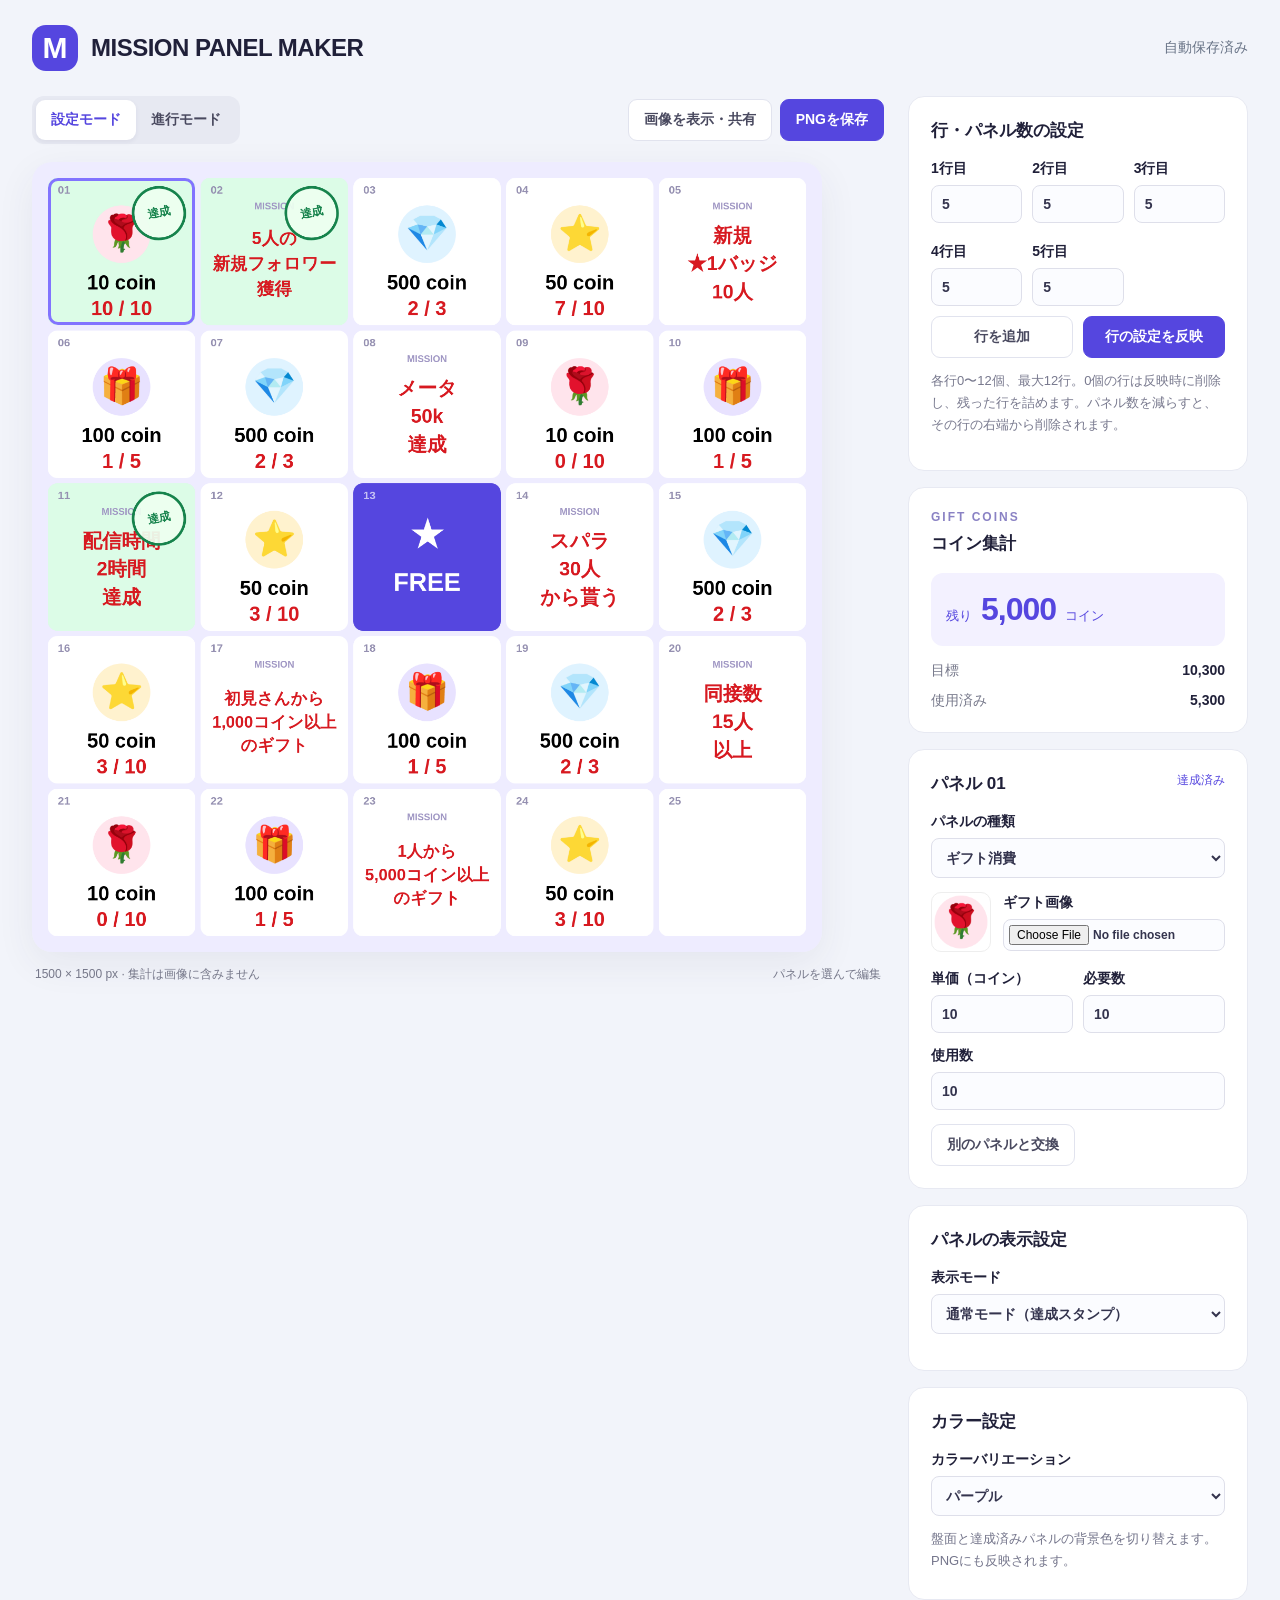
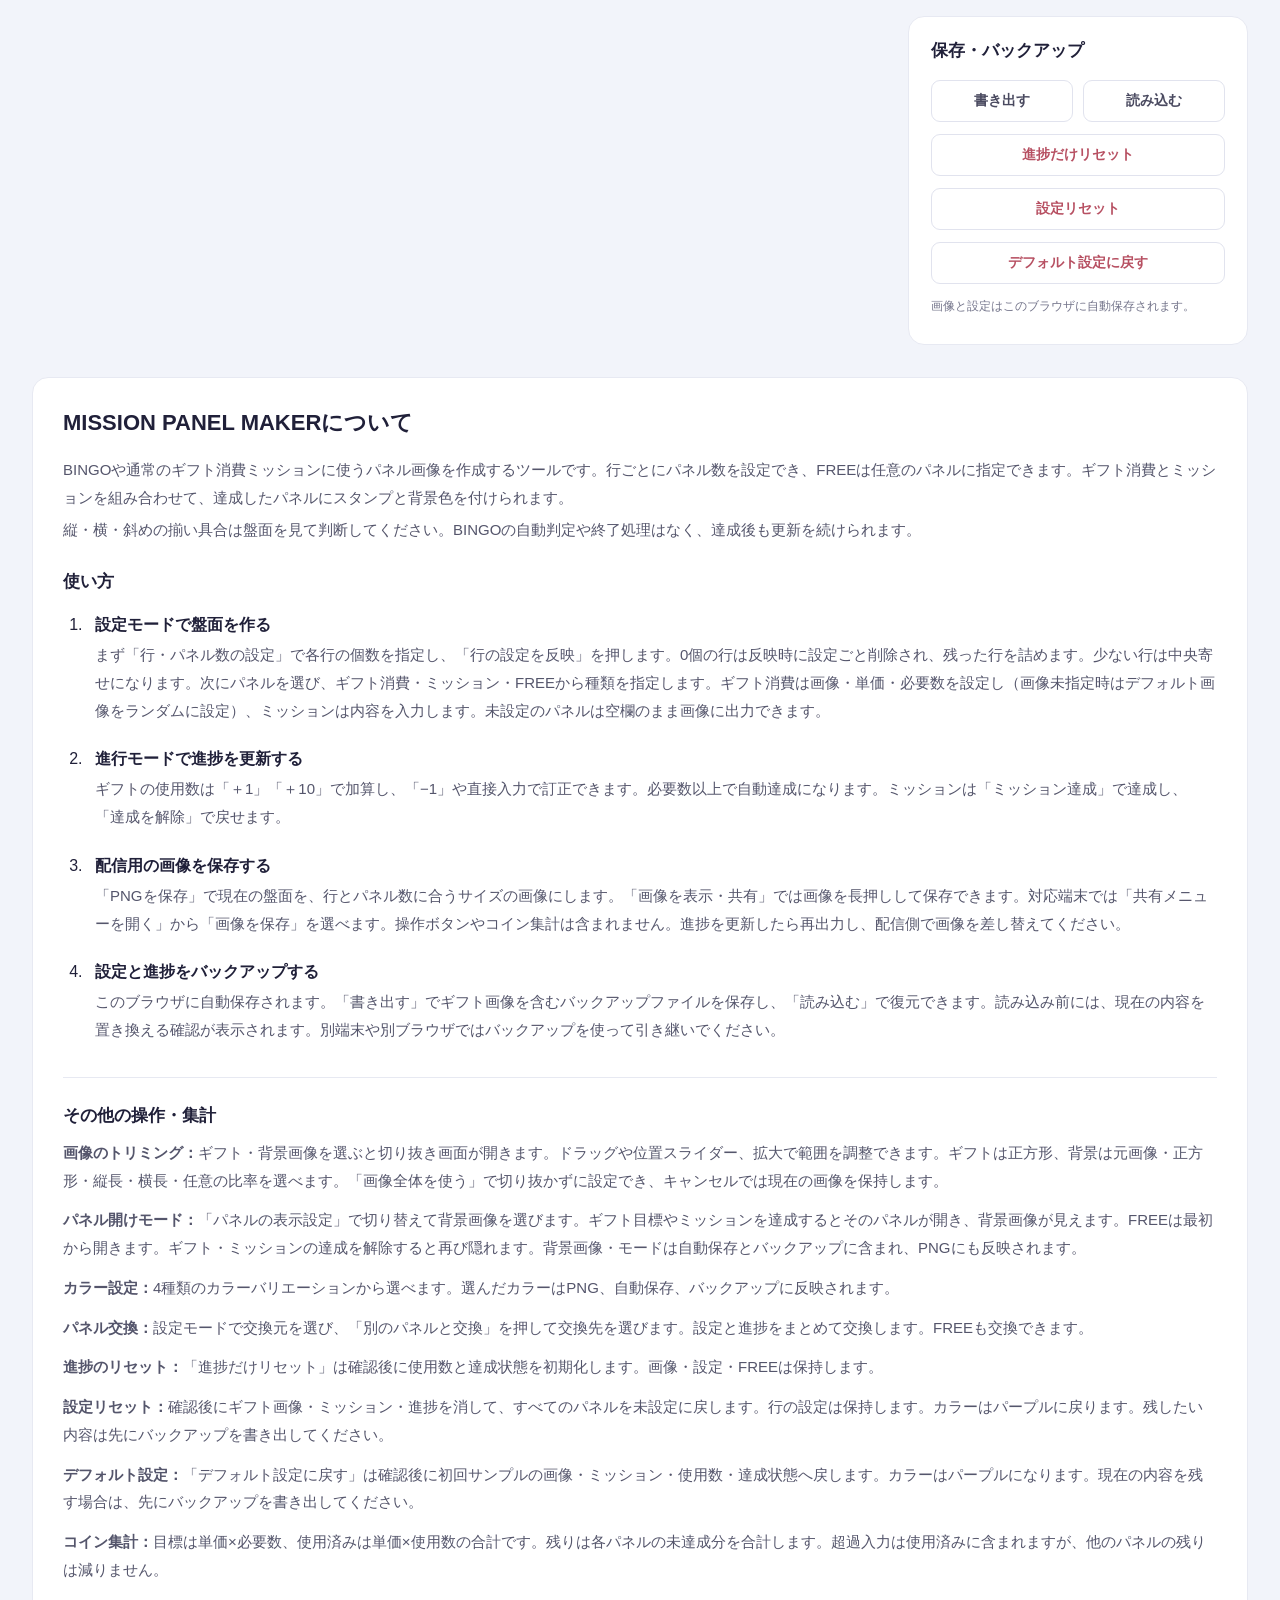
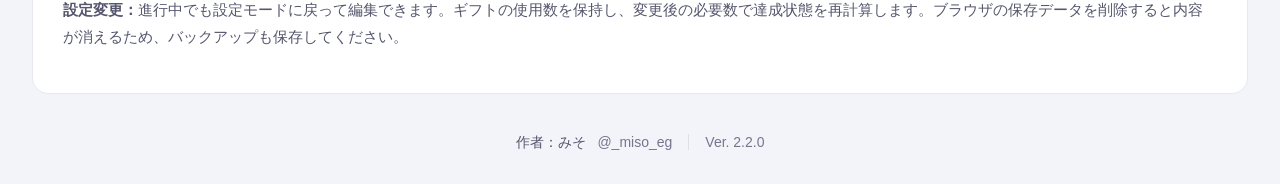
==== index.html @ 7f7db0b9 "Release v2.2.0: panel reveal mode and image cropping" ====
<!doctype html>
<html lang="ja"><head><meta charset="UTF-8"><meta name="viewport" content="width=device-width,initial-scale=1"><title>MISSION PANEL MAKER</title><meta name="description" content="配信用のギフト消費・ミッションのパネル画像を作成するツール"><link rel="icon" href="data:image/svg+xml,%3Csvg xmlns='http://www.w3.org/2000/svg' viewBox='0 0 32 32'%3E%3Crect width='32' height='32' rx='8' fill='%235546df'/%3E%3Ctext x='16' y='24' text-anchor='middle' font-size='24' fill='white'%3EM%3C/text%3E%3C/svg%3E"><link rel="stylesheet" href="style.css?v=2.2.0"></head>
<body><header><div class="brand"><span class="logo">M</span><div><h1>MISSION PANEL MAKER</h1></div></div><span id="saveStatus" role="status">読み込み中</span></header>
<main><section class="workspace"><div class="toolbar"><div class="tabs" aria-label="操作モード"><button id="settings" class="active">設定モード</button><button id="progress">進行モード</button></div><div class="export-actions"><button id="showImage">画像を表示・共有</button><button id="export" class="primary">PNGを保存</button></div></div><div class="board-shell"><canvas id="board" width="1500" height="1500" aria-label="5×5のBINGO盤面"></canvas><div id="cells" class="cell-buttons"></div></div><div class="board-footer"><span id="imageSize">集計は画像に含みません</span><span id="selectionLabel">パネルを選んで編集</span></div></section>
<aside><section id="layoutSettings" class="card"><h2>行・パネル数の設定</h2><div id="rowCounts" class="row-counts"></div><div class="two"><button id="addRow">行を追加</button><button id="applyRows" class="primary">行の設定を反映</button></div><p class="hint">各行0〜12個、最大12行。0個の行は反映時に削除し、残った行を詰めます。パネル数を減らすと、その行の右端から削除されます。</p></section><section class="card stats"><div class="eyebrow">GIFT COINS</div><h2>コイン集計</h2><div class="total"><span>残り</span><strong id="remaining">0</strong><span>コイン</span></div><div class="stat-row"><span>目標</span><b id="target">0</b></div><div class="stat-row"><span>使用済み</span><b id="used">0</b></div></section><section class="card editor"><div class="editor-top"><h2 id="editorTitle">パネル 01</h2><span id="achievement" class="badge"></span></div><div id="editor"></div></section><section id="displaySettings" class="card reveal-settings"><h2>パネルの表示設定</h2><label>表示モード<select id="displayMode"><option value="normal">通常モード（達成スタンプ）</option><option value="reveal">パネル開けモード</option></select></label><div id="backgroundSettings" hidden><label>背景画像<input id="backgroundImage" type="file" accept="image/png,image/jpeg,image/webp,image/gif"></label><img id="backgroundPreview" alt="背景画像のプレビュー" hidden><button id="removeBackground">背景画像を削除</button><p class="hint">達成したパネルとFREEの部分から背景画像が見えます。背景画像のサイズをそのまま使い、各行を横幅いっぱいに等分します。トリミング・引き伸ばしはしません。パネル間の隙間はなく、未達成パネルには縁取りを表示します。未設定パネル・余白は背景を隠します。</p></div></section><section class="card appearance"><h2>カラー設定</h2><label>カラーバリエーション<select id="theme"><option value="purple">パープル</option><option value="blue">ブルー</option><option value="pink">ピンク</option><option value="orange">オレンジ</option></select></label><p>盤面と達成済みパネルの背景色を切り替えます。PNGにも反映されます。</p></section><section class="card storage"><h2>保存・バックアップ</h2><div class="two"><button id="backup">書き出す</button><button id="restore">読み込む</button></div><input id="backupFile" type="file" accept="application/json,.json" hidden><button id="reset" class="danger">進捗だけリセット</button><button id="resetSettings" class="danger">設定リセット</button><button id="restoreDefaults" class="danger">デフォルト設定に戻す</button><p>画像と設定はこのブラウザに自動保存されます。</p></section></aside></main>
<section class="guide" aria-labelledby="guideTitle"><div class="card"><h2 id="guideTitle">MISSION PANEL MAKERについて</h2><p>BINGOや通常のギフト消費ミッションに使うパネル画像を作成するツールです。行ごとにパネル数を設定でき、FREEは任意のパネルに指定できます。ギフト消費とミッションを組み合わせて、達成したパネルにスタンプと背景色を付けられます。</p><p>縦・横・斜めの揃い具合は盤面を見て判断してください。BINGOの自動判定や終了処理はなく、達成後も更新を続けられます。</p><h3>使い方</h3><ol><li><strong>設定モードで盤面を作る</strong><p>まず「行・パネル数の設定」で各行の個数を指定し、「行の設定を反映」を押します。0個の行は反映時に設定ごと削除され、残った行を詰めます。少ない行は中央寄せになります。次にパネルを選び、ギフト消費・ミッション・FREEから種類を指定します。ギフト消費は画像・単価・必要数を設定し（画像未指定時はデフォルト画像をランダムに設定）、ミッションは内容を入力します。未設定のパネルは空欄のまま画像に出力できます。</p></li><li><strong>進行モードで進捗を更新する</strong><p>ギフトの使用数は「＋1」「＋10」で加算し、「−1」や直接入力で訂正できます。必要数以上で自動達成になります。ミッションは「ミッション達成」で達成し、「達成を解除」で戻せます。</p></li><li><strong>配信用の画像を保存する</strong><p>「PNGを保存」で現在の盤面を、行とパネル数に合うサイズの画像にします。「画像を表示・共有」では画像を長押しして保存できます。対応端末では「共有メニューを開く」から「画像を保存」を選べます。操作ボタンやコイン集計は含まれません。進捗を更新したら再出力し、配信側で画像を差し替えてください。</p></li><li><strong>設定と進捗をバックアップする</strong><p>このブラウザに自動保存されます。「書き出す」でギフト画像を含むバックアップファイルを保存し、「読み込む」で復元できます。読み込み前には、現在の内容を置き換える確認が表示されます。別端末や別ブラウザではバックアップを使って引き継いでください。</p></li></ol><div class="guide-notes"><h3>その他の操作・集計</h3><p><strong>画像のトリミング：</strong>ギフト・背景画像を選ぶと切り抜き画面が開きます。ドラッグや位置スライダー、拡大で範囲を調整できます。ギフトは正方形、背景は元画像・正方形・縦長・横長・任意の比率を選べます。「画像全体を使う」で切り抜かずに設定でき、キャンセルでは現在の画像を保持します。</p><p><strong>パネル開けモード：</strong>「パネルの表示設定」で切り替えて背景画像を選びます。ギフト目標やミッションを達成するとそのパネルが開き、背景画像が見えます。FREEは最初から開きます。ギフト・ミッションの達成を解除すると再び隠れます。背景画像・モードは自動保存とバックアップに含まれ、PNGにも反映されます。</p><p><strong>カラー設定：</strong>4種類のカラーバリエーションから選べます。選んだカラーはPNG、自動保存、バックアップに反映されます。</p><p><strong>パネル交換：</strong>設定モードで交換元を選び、「別のパネルと交換」を押して交換先を選びます。設定と進捗をまとめて交換します。FREEも交換できます。</p><p><strong>進捗のリセット：</strong>「進捗だけリセット」は確認後に使用数と達成状態を初期化します。画像・設定・FREEは保持します。</p><p><strong>設定リセット：</strong>確認後にギフト画像・ミッション・進捗を消して、すべてのパネルを未設定に戻します。行の設定は保持します。カラーはパープルに戻ります。残したい内容は先にバックアップを書き出してください。</p><p><strong>デフォルト設定：</strong>「デフォルト設定に戻す」は確認後に初回サンプルの画像・ミッション・使用数・達成状態へ戻します。カラーはパープルになります。現在の内容を残す場合は、先にバックアップを書き出してください。</p><p><strong>コイン集計：</strong>目標は単価×必要数、使用済みは単価×使用数の合計です。残りは各パネルの未達成分を合計します。超過入力は使用済みに含まれますが、他のパネルの残りは減りません。</p><p><strong>設定変更：</strong>進行中でも設定モードに戻って編集できます。ギフトの使用数を保持し、変更後の必要数で達成状態を再計算します。ブラウザの保存データを削除すると内容が消えるため、バックアップも保存してください。</p></div></div></section><footer class="author">作者：みそ <span>@_miso_eg</span><span class="version">Ver. 2.2.0</span></footer><dialog id="imageDialog" aria-labelledby="imageDialogTitle"><h2 id="imageDialogTitle">画像を保存・共有</h2><p id="imageHelp">画像を長押しして保存できます。iPhoneでは共有メニューの「画像を保存」も利用できます。</p><img id="exportPreview" alt="保存用のBINGO盤面"><div class="dialog-actions"><button id="closeImage">閉じる</button><button id="shareImage" class="primary">共有メニューを開く</button></div></dialog><dialog id="cropDialog" aria-labelledby="cropTitle"><h2 id="cropTitle">画像をトリミング</h2><p>画像をドラッグして位置を調整できます。拡大すると切り抜く範囲が小さくなります。</p><div id="cropRatioSettings"><label>切り抜きの縦横比<select id="cropRatio"><option value="original">元画像の比率</option><option value="1">正方形（1:1）</option><option value="0.5625">縦長（9:16）</option><option value="1.7777777777777777">横長（16:9）</option><option value="custom">任意の比率</option></select></label><div id="cropCustom" class="two" hidden><label>横の比率<input id="cropRatioWidth" type="number" min="1" max="8192"></label><label>縦の比率<input id="cropRatioHeight" type="number" min="1" max="8192"></label></div></div><div class="crop-stage"><canvas id="cropCanvas" aria-label="トリミング後のプレビュー"></canvas></div><div id="cropSize" class="hint"></div><label>拡大<input id="cropZoom" type="range" min="1" max="5" step="0.01"></label><div class="two"><label>横位置<input id="cropX" type="range" min="0" max="100"></label><label>縦位置<input id="cropY" type="range" min="0" max="100"></label></div><div class="dialog-actions"><button id="cropCancel">キャンセル</button><button id="cropWhole">画像全体を使う</button><button id="cropApply" class="primary">トリミングして決定</button></div></dialog><dialog id="confirm"><h2 id="confirmTitle"></h2><p id="confirmText"></p><div class="dialog-actions"><button id="cancel">キャンセル</button><button id="accept" class="primary">実行する</button></div></dialog><div id="toast" role="status"></div><script src="app.js?v=2.2.0"></script></body></html>
---- style.css ----
:root{font-family:"Yu Gothic UI","Meiryo",sans-serif;color:#202039;background:#f2f4fa;font-size:16px}*{box-sizing:border-box}body{margin:0}header{max-width:1320px;margin:auto;padding:25px 32px;display:flex;justify-content:space-between;align-items:center}.brand{display:flex;gap:13px;align-items:center}.logo{width:46px;height:46px;border-radius:14px;background:#5546df;color:white;display:grid;place-items:center;font-size:30px;font-weight:900}h1{font-size:24px;margin:0;letter-spacing:-.5px}h2{font-size:17px;margin:0 0 18px}p{margin:5px 0;color:#74758b;font-size:14px;line-height:1.7}#saveStatus{font-size:14px;color:#687386}main{max-width:1320px;margin:0 auto;padding:0 32px 32px;display:grid;grid-template-columns:minmax(0,1fr) 340px;gap:24px}.workspace{min-width:0}.toolbar{display:flex;align-items:center;justify-content:space-between;margin-bottom:18px;gap:10px}.tabs{background:#e7e9f2;border-radius:12px;padding:4px;display:flex}.tabs button{background:transparent;border:0}.tabs .active{background:white;color:#5546df;box-shadow:0 2px 5px #25254b10}button{font:inherit;font-size:14px;font-weight:700;border:1px solid #e1e3ee;background:white;color:#49495f;border-radius:9px;padding:11px 15px;cursor:pointer}button:hover{background:#f0efff}button:focus-visible,input:focus-visible,textarea:focus-visible,select:focus-visible{outline:3px solid #9489ff;outline-offset:2px}.primary{background:#5546df;color:white;border-color:#5546df}.primary:hover{background:#4336c1}.board-shell{position:relative;border-radius:20px;overflow:hidden;box-shadow:0 12px 38px #33385812}canvas{display:block;width:100%;height:auto}.cell-buttons{position:absolute;inset:0;display:grid;grid-template-columns:repeat(5,1fr);grid-template-rows:repeat(5,1fr);padding:2%;gap:.65%}.cell-buttons button{padding:0;background:transparent;border:3px solid transparent;border-radius:10px}.cell-buttons button.selected{border-color:#8273ff}.cell-buttons button.exchange{border-color:#f49d45}.cell-buttons button:hover{background:#5546df0c}.board-footer{display:flex;justify-content:space-between;gap:10px;font-size:12px;color:#77798b;padding:14px 3px}aside{display:flex;flex-direction:column;gap:16px}.card{background:white;border:1px solid #e7e9f2;border-radius:16px;padding:22px}.eyebrow{font-size:12px;font-weight:800;letter-spacing:2px;color:#8a82c4;margin-bottom:8px}.total{background:#f3f1ff;border-radius:12px;padding:18px 15px;display:flex;align-items:baseline;gap:9px;color:#5546df;margin-bottom:16px}.total strong{font-size:32px;letter-spacing:-1px;overflow-wrap:anywhere}.total span{font-size:13px}.stat-row{display:flex;justify-content:space-between;margin-top:12px;font-size:14px}.stat-row span{color:#77798b}.editor-top{display:flex;justify-content:space-between;align-items:start}.badge{font-size:12px;color:#5546df}label{display:block;font-size:14px;font-weight:600;margin-bottom:14px}input,textarea,select{display:block;width:100%;font:inherit;font-size:14px;border:1px solid #dedfea;border-radius:8px;padding:10px;margin-top:7px;color:#34344e;background:#fbfcff}textarea{resize:vertical;min-height:100px}.two{display:grid;grid-template-columns:1fr 1fr;gap:10px}.image-picker{display:flex;gap:12px;align-items:center;margin:12px 0 18px}.image-picker img{width:60px;height:60px;object-fit:contain;border:1px solid #eee;border-radius:10px}.image-picker label{margin:0;flex:1}.image-picker input{font-size:12px;padding:5px}.actions{display:flex;gap:8px;margin:10px 0 18px}.actions button{flex:1}.hint{font-size:13px;color:#78798e;line-height:1.7;margin:12px 0}.danger{color:#b75062;width:100%;margin-top:12px}.storage p{font-size:12px;margin-top:12px}dialog{border:0;border-radius:18px;padding:28px;width:min(420px,90vw);box-shadow:0 20px 70px #2225}dialog::backdrop{background:#17152e66}.dialog-actions{display:flex;justify-content:flex-end;gap:10px;margin-top:25px}#toast{position:fixed;bottom:25px;left:50%;transform:translateX(-50%);padding:13px 22px;border-radius:10px;background:#29263d;color:white;font-size:14px;opacity:0;pointer-events:none;transition:opacity .2s;z-index:10}#toast.show{opacity:1}@media(min-width:1100px){.board-shell{max-width:790px}}@media(max-width:900px){main{grid-template-columns:1fr;padding:0 16px 24px}header{padding:20px 16px}aside{display:grid;grid-template-columns:1fr 1fr}.storage{grid-column:1/-1}.board-footer{flex-wrap:wrap}}@media(max-width:560px){aside{display:flex}h1{font-size:20px}.brand p{font-size:12px}#saveStatus{font-size:12px}.toolbar button{padding:10px;font-size:13px}.card{padding:18px}}
[hidden]{display:none!important}
.guide{max-width:1320px;margin:0 auto;padding:0 32px 40px}.guide .card{padding:30px}.guide h2{font-size:22px}.guide h3{font-size:17px;margin:26px 0 12px}.guide p{font-size:15px;color:#55566c;line-height:1.85}.guide ol{padding-left:24px;margin:0}.guide li{padding:10px 0 10px 8px}.guide li strong{font-size:16px}.guide-notes{border-top:1px solid #e7e9f2;margin-top:18px}.guide-notes p{margin:12px 0}@media(max-width:900px){.guide{padding:0 16px 24px}.guide .card{padding:22px}}@media(max-width:560px){h1{font-size:18px}}
.author{max-width:1320px;margin:0 auto;padding:0 32px 32px;text-align:center;font-size:14px;color:#55566c}.author span{margin-left:8px;color:#74758b}
.author .version{display:inline-block;margin-left:16px;padding-left:16px;border-left:1px solid #dedfea;white-space:nowrap}

:root{--accent:#5546df}.logo,.primary{background:var(--accent)}.primary{border-color:var(--accent)}.tabs .active,.badge{color:var(--accent)}.appearance label{margin-bottom:0}.appearance p{font-size:13px;margin-top:12px}

.export-actions{display:flex;gap:8px}#imageDialog{width:min(680px,94vw);max-height:92vh;overflow:auto}#exportPreview{display:block;width:100%;height:auto;margin-top:16px;-webkit-touch-callout:default}.export-actions button:disabled{opacity:.6;cursor:wait}@media(max-width:650px){.toolbar{flex-wrap:wrap}.export-actions{width:100%;justify-content:flex-end}#imageDialog{padding:18px}}

.cell-buttons{display:block;padding:0;gap:0}.row-counts{display:grid;grid-template-columns:repeat(3,minmax(0,1fr));gap:10px}.row-counts label{margin:0 0 10px}.row-counts input{width:100%}@media(max-width:900px){#layoutSettings{grid-column:1/-1}}

#backgroundPreview{display:block;width:100%;max-height:180px;object-fit:contain;border-radius:8px;margin:12px 0}.reveal-settings p{font-size:13px}.reveal-settings label{margin-top:12px}

.board-shell.reveal-board{border-radius:0}.reveal-board .cell-buttons button{border-radius:0}

#cropDialog{width:min(720px,95vw);max-height:94vh;overflow:auto}.crop-stage{background:#e7e9f2;display:flex;justify-content:center;align-items:center;padding:12px;margin:14px 0}#cropCanvas{width:auto;max-width:100%;height:auto;max-height:42vh;touch-action:none;cursor:grab}#cropCanvas:active{cursor:grabbing}#cropDialog input[type=range]{padding:0}#cropDialog .dialog-actions{flex-wrap:wrap}
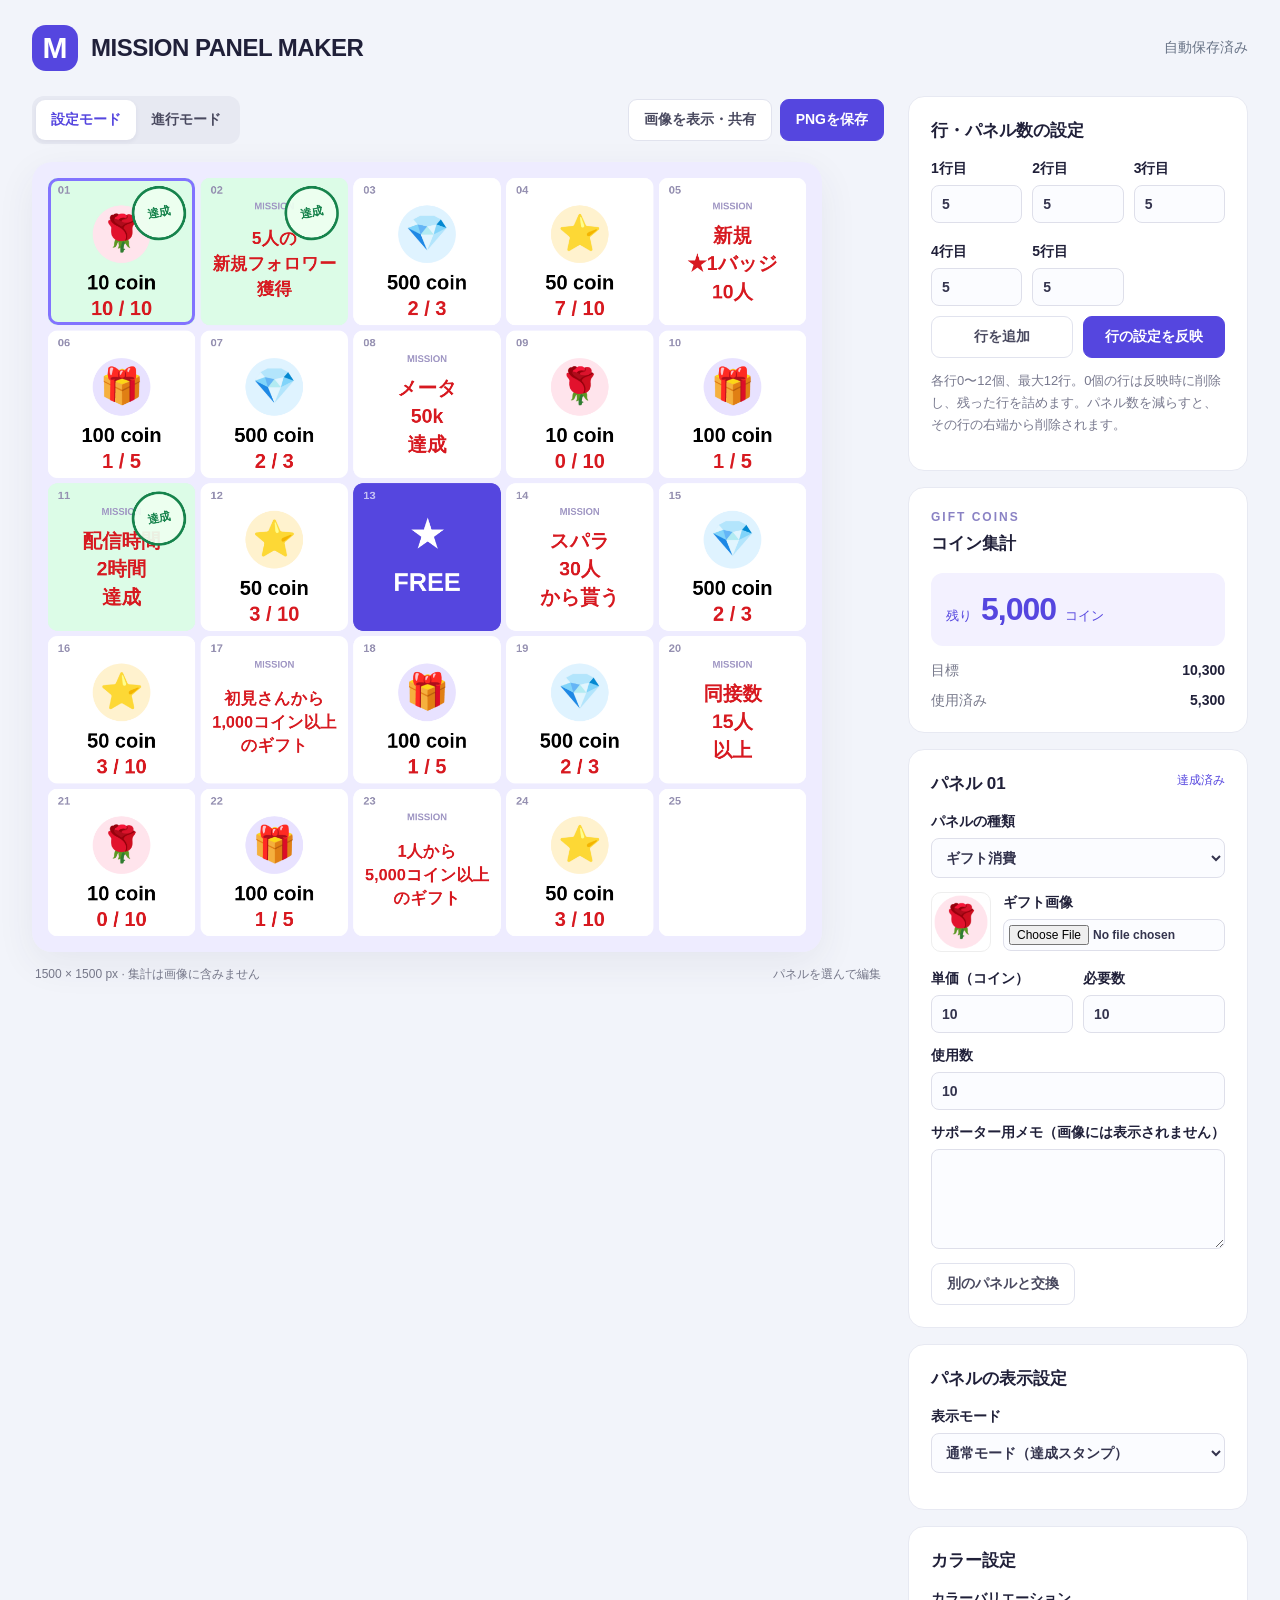
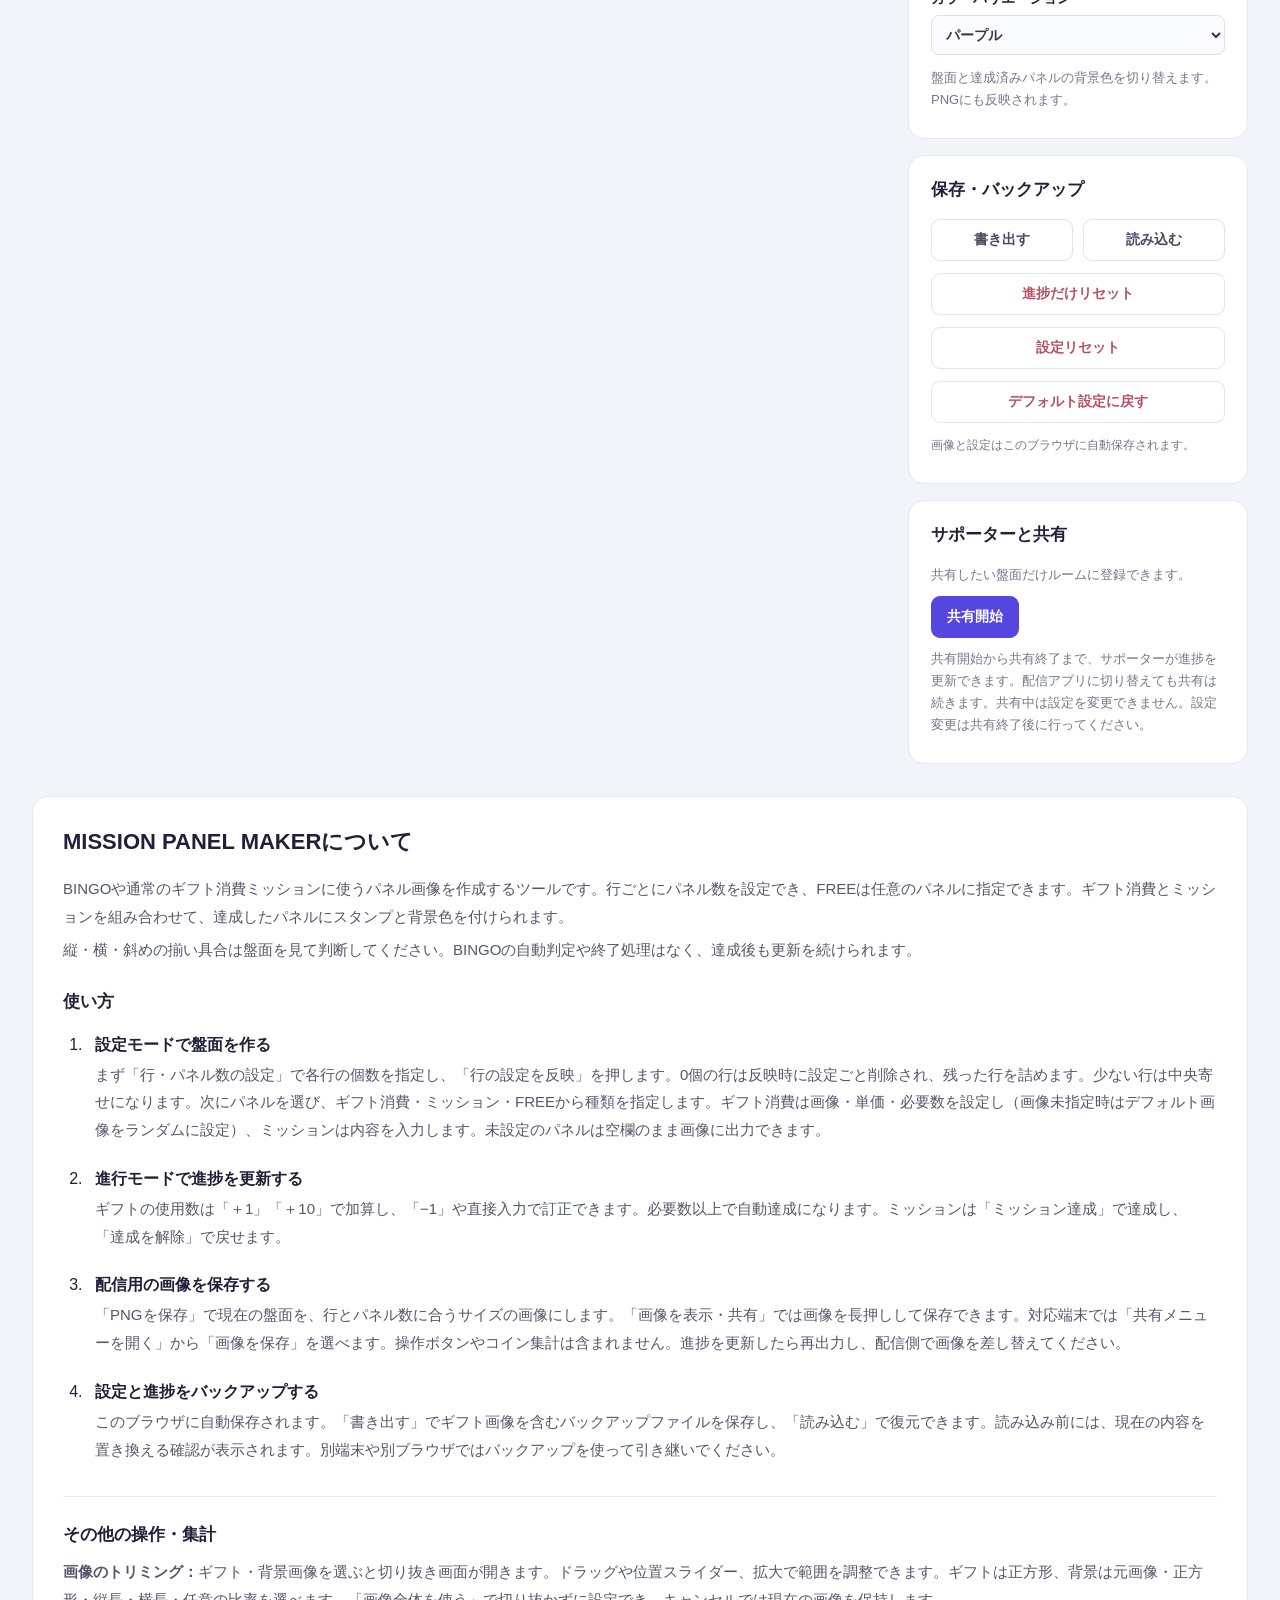
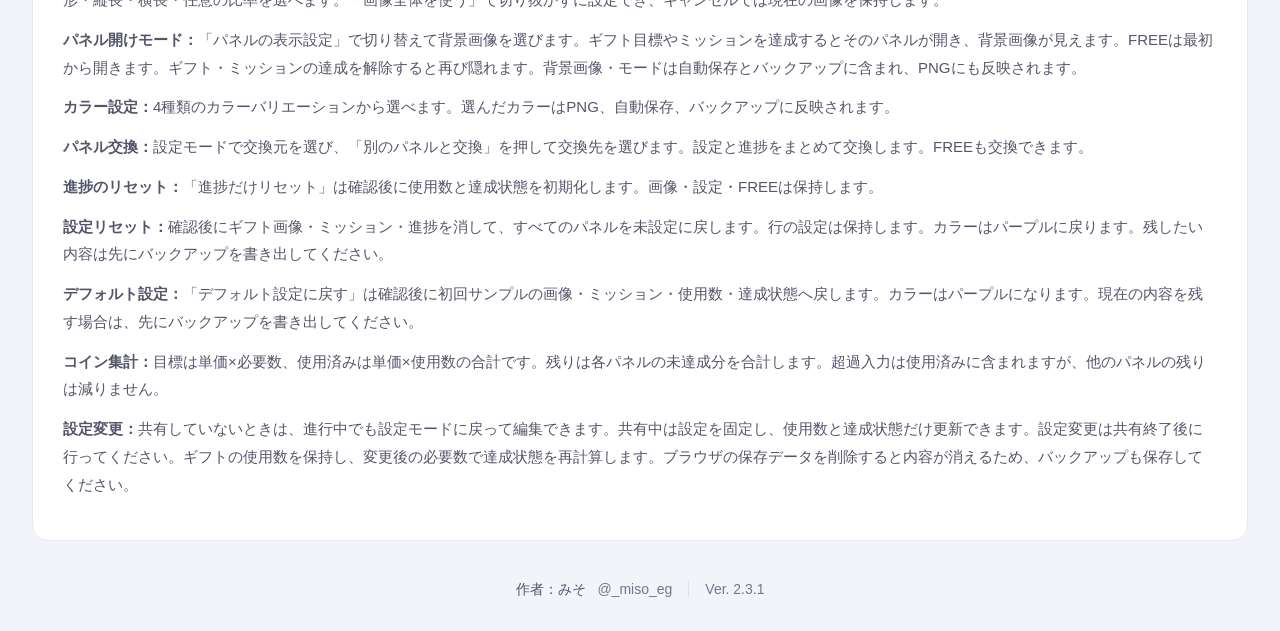
==== commit fcbfeead: "Unify sharing features at the original URL while preserving saved boards and invitation links" ====
--- a/index.html
+++ b/index.html
@@ -1,9 +1,9 @@
 <!doctype html>
-<html lang="ja"><head><meta charset="UTF-8"><meta name="viewport" content="width=device-width,initial-scale=1"><title>MISSION PANEL MAKER</title><meta name="description" content="配信用のギフト消費・ミッションのパネル画像を作成するツール"><link rel="icon" href="data:image/svg+xml,%3Csvg xmlns='http://www.w3.org/2000/svg' viewBox='0 0 32 32'%3E%3Crect width='32' height='32' rx='8' fill='%235546df'/%3E%3Ctext x='16' y='24' text-anchor='middle' font-size='24' fill='white'%3EM%3C/text%3E%3C/svg%3E"><link rel="stylesheet" href="style.css?v=2.2.0"></head>
-<body><header><div class="brand"><span class="logo">M</span><div><h1>MISSION PANEL MAKER</h1></div></div><span id="saveStatus" role="status">読み込み中</span></header>
-<main><section class="workspace"><div class="toolbar"><div class="tabs" aria-label="操作モード"><button id="settings" class="active">設定モード</button><button id="progress">進行モード</button></div><div class="export-actions"><button id="showImage">画像を表示・共有</button><button id="export" class="primary">PNGを保存</button></div></div><div class="board-shell"><canvas id="board" width="1500" height="1500" aria-label="5×5のBINGO盤面"></canvas><div id="cells" class="cell-buttons"></div></div><div class="board-footer"><span id="imageSize">集計は画像に含みません</span><span id="selectionLabel">パネルを選んで編集</span></div></section>
-<aside><section id="layoutSettings" class="card"><h2>行・パネル数の設定</h2><div id="rowCounts" class="row-counts"></div><div class="two"><button id="addRow">行を追加</button><button id="applyRows" class="primary">行の設定を反映</button></div><p class="hint">各行0〜12個、最大12行。0個の行は反映時に削除し、残った行を詰めます。パネル数を減らすと、その行の右端から削除されます。</p></section><section class="card stats"><div class="eyebrow">GIFT COINS</div><h2>コイン集計</h2><div class="total"><span>残り</span><strong id="remaining">0</strong><span>コイン</span></div><div class="stat-row"><span>目標</span><b id="target">0</b></div><div class="stat-row"><span>使用済み</span><b id="used">0</b></div></section><section class="card editor"><div class="editor-top"><h2 id="editorTitle">パネル 01</h2><span id="achievement" class="badge"></span></div><div id="editor"></div></section><section id="displaySettings" class="card reveal-settings"><h2>パネルの表示設定</h2><label>表示モード<select id="displayMode"><option value="normal">通常モード（達成スタンプ）</option><option value="reveal">パネル開けモード</option></select></label><div id="backgroundSettings" hidden><label>背景画像<input id="backgroundImage" type="file" accept="image/png,image/jpeg,image/webp,image/gif"></label><img id="backgroundPreview" alt="背景画像のプレビュー" hidden><button id="removeBackground">背景画像を削除</button><p class="hint">達成したパネルとFREEの部分から背景画像が見えます。背景画像のサイズをそのまま使い、各行を横幅いっぱいに等分します。トリミング・引き伸ばしはしません。パネル間の隙間はなく、未達成パネルには縁取りを表示します。未設定パネル・余白は背景を隠します。</p></div></section><section class="card appearance"><h2>カラー設定</h2><label>カラーバリエーション<select id="theme"><option value="purple">パープル</option><option value="blue">ブルー</option><option value="pink">ピンク</option><option value="orange">オレンジ</option></select></label><p>盤面と達成済みパネルの背景色を切り替えます。PNGにも反映されます。</p></section><section class="card storage"><h2>保存・バックアップ</h2><div class="two"><button id="backup">書き出す</button><button id="restore">読み込む</button></div><input id="backupFile" type="file" accept="application/json,.json" hidden><button id="reset" class="danger">進捗だけリセット</button><button id="resetSettings" class="danger">設定リセット</button><button id="restoreDefaults" class="danger">デフォルト設定に戻す</button><p>画像と設定はこのブラウザに自動保存されます。</p></section></aside></main>
-<section class="guide" aria-labelledby="guideTitle"><div class="card"><h2 id="guideTitle">MISSION PANEL MAKERについて</h2><p>BINGOや通常のギフト消費ミッションに使うパネル画像を作成するツールです。行ごとにパネル数を設定でき、FREEは任意のパネルに指定できます。ギフト消費とミッションを組み合わせて、達成したパネルにスタンプと背景色を付けられます。</p><p>縦・横・斜めの揃い具合は盤面を見て判断してください。BINGOの自動判定や終了処理はなく、達成後も更新を続けられます。</p><h3>使い方</h3><ol><li><strong>設定モードで盤面を作る</strong><p>まず「行・パネル数の設定」で各行の個数を指定し、「行の設定を反映」を押します。0個の行は反映時に設定ごと削除され、残った行を詰めます。少ない行は中央寄せになります。次にパネルを選び、ギフト消費・ミッション・FREEから種類を指定します。ギフト消費は画像・単価・必要数を設定し（画像未指定時はデフォルト画像をランダムに設定）、ミッションは内容を入力します。未設定のパネルは空欄のまま画像に出力できます。</p></li><li><strong>進行モードで進捗を更新する</strong><p>ギフトの使用数は「＋1」「＋10」で加算し、「−1」や直接入力で訂正できます。必要数以上で自動達成になります。ミッションは「ミッション達成」で達成し、「達成を解除」で戻せます。</p></li><li><strong>配信用の画像を保存する</strong><p>「PNGを保存」で現在の盤面を、行とパネル数に合うサイズの画像にします。「画像を表示・共有」では画像を長押しして保存できます。対応端末では「共有メニューを開く」から「画像を保存」を選べます。操作ボタンやコイン集計は含まれません。進捗を更新したら再出力し、配信側で画像を差し替えてください。</p></li><li><strong>設定と進捗をバックアップする</strong><p>このブラウザに自動保存されます。「書き出す」でギフト画像を含むバックアップファイルを保存し、「読み込む」で復元できます。読み込み前には、現在の内容を置き換える確認が表示されます。別端末や別ブラウザではバックアップを使って引き継いでください。</p></li></ol><div class="guide-notes"><h3>その他の操作・集計</h3><p><strong>画像のトリミング：</strong>ギフト・背景画像を選ぶと切り抜き画面が開きます。ドラッグや位置スライダー、拡大で範囲を調整できます。ギフトは正方形、背景は元画像・正方形・縦長・横長・任意の比率を選べます。「画像全体を使う」で切り抜かずに設定でき、キャンセルでは現在の画像を保持します。</p><p><strong>パネル開けモード：</strong>「パネルの表示設定」で切り替えて背景画像を選びます。ギフト目標やミッションを達成するとそのパネルが開き、背景画像が見えます。FREEは最初から開きます。ギフト・ミッションの達成を解除すると再び隠れます。背景画像・モードは自動保存とバックアップに含まれ、PNGにも反映されます。</p><p><strong>カラー設定：</strong>4種類のカラーバリエーションから選べます。選んだカラーはPNG、自動保存、バックアップに反映されます。</p><p><strong>パネル交換：</strong>設定モードで交換元を選び、「別のパネルと交換」を押して交換先を選びます。設定と進捗をまとめて交換します。FREEも交換できます。</p><p><strong>進捗のリセット：</strong>「進捗だけリセット」は確認後に使用数と達成状態を初期化します。画像・設定・FREEは保持します。</p><p><strong>設定リセット：</strong>確認後にギフト画像・ミッション・進捗を消して、すべてのパネルを未設定に戻します。行の設定は保持します。カラーはパープルに戻ります。残したい内容は先にバックアップを書き出してください。</p><p><strong>デフォルト設定：</strong>「デフォルト設定に戻す」は確認後に初回サンプルの画像・ミッション・使用数・達成状態へ戻します。カラーはパープルになります。現在の内容を残す場合は、先にバックアップを書き出してください。</p><p><strong>コイン集計：</strong>目標は単価×必要数、使用済みは単価×使用数の合計です。残りは各パネルの未達成分を合計します。超過入力は使用済みに含まれますが、他のパネルの残りは減りません。</p><p><strong>設定変更：</strong>進行中でも設定モードに戻って編集できます。ギフトの使用数を保持し、変更後の必要数で達成状態を再計算します。ブラウザの保存データを削除すると内容が消えるため、バックアップも保存してください。</p></div></div></section><footer class="author">作者：みそ <span>@_miso_eg</span><span class="version">Ver. 2.2.0</span></footer><dialog id="imageDialog" aria-labelledby="imageDialogTitle"><h2 id="imageDialogTitle">画像を保存・共有</h2><p id="imageHelp">画像を長押しして保存できます。iPhoneでは共有メニューの「画像を保存」も利用できます。</p><img id="exportPreview" alt="保存用のBINGO盤面"><div class="dialog-actions"><button id="closeImage">閉じる</button><button id="shareImage" class="primary">共有メニューを開く</button></div></dialog><dialog id="cropDialog" aria-labelledby="cropTitle"><h2 id="cropTitle">画像をトリミング</h2><p>画像をドラッグして位置を調整できます。拡大すると切り抜く範囲が小さくなります。</p><div id="cropRatioSettings"><label>切り抜きの縦横比<select id="cropRatio"><option value="original">元画像の比率</option><option value="1">正方形（1:1）</option><option value="0.5625">縦長（9:16）</option><option value="1.7777777777777777">横長（16:9）</option><option value="custom">任意の比率</option></select></label><div id="cropCustom" class="two" hidden><label>横の比率<input id="cropRatioWidth" type="number" min="1" max="8192"></label><label>縦の比率<input id="cropRatioHeight" type="number" min="1" max="8192"></label></div></div><div class="crop-stage"><canvas id="cropCanvas" aria-label="トリミング後のプレビュー"></canvas></div><div id="cropSize" class="hint"></div><label>拡大<input id="cropZoom" type="range" min="1" max="5" step="0.01"></label><div class="two"><label>横位置<input id="cropX" type="range" min="0" max="100"></label><label>縦位置<input id="cropY" type="range" min="0" max="100"></label></div><div class="dialog-actions"><button id="cropCancel">キャンセル</button><button id="cropWhole">画像全体を使う</button><button id="cropApply" class="primary">トリミングして決定</button></div></dialog><dialog id="confirm"><h2 id="confirmTitle"></h2><p id="confirmText"></p><div class="dialog-actions"><button id="cancel">キャンセル</button><button id="accept" class="primary">実行する</button></div></dialog><div id="toast" role="status"></div><script src="app.js?v=2.2.0"></script></body></html>
+<html lang="ja"><head><meta charset="UTF-8"><meta name="viewport" content="width=device-width,initial-scale=1"><title>MISSION PANEL MAKER</title><meta name="description" content="配信用のギフト消費・ミッションのパネル画像を作成するツール"><link rel="icon" href="data:image/svg+xml,%3Csvg xmlns='http://www.w3.org/2000/svg' viewBox='0 0 32 32'%3E%3Crect width='32' height='32' rx='8' fill='%235546df'/%3E%3Ctext x='16' y='24' text-anchor='middle' font-size='24' fill='white'%3EM%3C/text%3E%3C/svg%3E"><link rel="stylesheet" href="style.css?v=2.3.1-31c4219955"></head>
+<body><header><div class="brand"><span class="logo">M</span><div><h1>MISSION PANEL MAKER</h1><p id="supporterBanner" hidden><strong>サポーター用画面</strong><span>ギフト使用数・ミッションの達成を更新できます</span></p></div></div><span id="saveStatus" role="status">読み込み中</span></header>
+<div id="ownerSharingBanner" hidden role="status"><strong><span aria-hidden="true">●</span> サポーターと共有中</strong><span>使用数・達成状態は自動で共有されます。設定変更は共有終了後に行えます。</span></div><main><section class="workspace"><div class="toolbar"><div class="tabs" aria-label="操作モード"><button id="settings" class="active">設定モード</button><button id="progress">進行モード</button></div><div class="export-actions"><button id="showImage">画像を表示・共有</button><button id="export" class="primary">PNGを保存</button></div></div><div class="board-shell"><canvas id="board" width="1500" height="1500" aria-label="5×5のBINGO盤面"></canvas><div id="cells" class="cell-buttons"></div></div><div class="board-footer"><span id="imageSize">集計は画像に含みません</span><span id="selectionLabel">パネルを選んで編集</span></div></section>
+<aside><section id="sharingCard" class="card sharing"><h2>サポーターと共有</h2><p id="sharingStatus" role="status">共有したい盤面だけルームに登録できます。</p><button id="sharingCreate" class="primary">共有開始</button><button id="sharingResume" hidden>前回の共有ルームを開く</button><div id="sharingActive" hidden><p id="sharingRoom"></p><p id="sharingImagesNotice" class="hint" hidden></p><button id="sharingEnd" class="danger" hidden>共有終了</button><section id="sharingAdmin" hidden><h3>共有の管理</h3><label>招待するサポーターの表示名<input id="sharingName" maxlength="30"></label><button id="sharingInvite">招待リンクを発行</button><div id="sharingPeople"></div><details id="sharingRecoveryDetails"><summary>困ったとき：管理用リンク</summary><p class="hint">同じ共有ルームへ管理者として戻るためのリンクです。本人だけで保管してください。画像は復元されません。</p><button id="sharingRecovery">管理用リンクを表示・コピー</button></details></section><details><summary>操作履歴（直近100件）</summary><ol id="sharingHistory"></ol></details></div><p>共有開始から共有終了まで、サポーターが進捗を更新できます。配信アプリに切り替えても共有は続きます。共有中は設定を変更できません。設定変更は共有終了後に行ってください。</p></section><section id="layoutSettings" class="card"><h2>行・パネル数の設定</h2><div id="rowCounts" class="row-counts"></div><div class="two"><button id="addRow">行を追加</button><button id="applyRows" class="primary">行の設定を反映</button></div><p class="hint">各行0〜12個、最大12行。0個の行は反映時に削除し、残った行を詰めます。パネル数を減らすと、その行の右端から削除されます。</p></section><section class="card stats"><div class="eyebrow">GIFT COINS</div><h2>コイン集計</h2><div class="total"><span>残り</span><strong id="remaining">0</strong><span>コイン</span></div><div class="stat-row"><span>目標</span><b id="target">0</b></div><div class="stat-row"><span>使用済み</span><b id="used">0</b></div></section><section class="card editor"><div class="editor-top"><h2 id="editorTitle">パネル 01</h2><span id="achievement" class="badge"></span></div><div id="editor"></div></section><section id="displaySettings" class="card reveal-settings"><h2>パネルの表示設定</h2><label>表示モード<select id="displayMode"><option value="normal">通常モード（達成スタンプ）</option><option value="reveal">パネル開けモード</option></select></label><div id="backgroundSettings" hidden><label>背景画像<input id="backgroundImage" type="file" accept="image/png,image/jpeg,image/webp,image/gif"></label><img id="backgroundPreview" alt="背景画像のプレビュー" hidden><button id="removeBackground">背景画像を削除</button><p class="hint">達成したパネルとFREEの部分から背景画像が見えます。背景画像のサイズをそのまま使い、各行を横幅いっぱいに等分します。トリミング・引き伸ばしはしません。パネル間の隙間はなく、未達成パネルには縁取りを表示します。未設定パネル・余白は背景を隠します。</p></div></section><section class="card appearance"><h2>カラー設定</h2><label>カラーバリエーション<select id="theme"><option value="purple">パープル</option><option value="blue">ブルー</option><option value="pink">ピンク</option><option value="orange">オレンジ</option></select></label><p>盤面と達成済みパネルの背景色を切り替えます。PNGにも反映されます。</p></section><section class="card storage"><h2>保存・バックアップ</h2><div class="two"><button id="backup">書き出す</button><button id="restore">読み込む</button></div><button id="importPreviousShared" hidden>以前の共有版の盤面を引き継ぐ</button><input id="backupFile" type="file" accept="application/json,.json" hidden><button id="reset" class="danger">進捗だけリセット</button><button id="resetSettings" class="danger">設定リセット</button><button id="restoreDefaults" class="danger">デフォルト設定に戻す</button><p>画像と設定はこのブラウザに自動保存されます。</p></section></aside></main>
+<section class="guide" aria-labelledby="guideTitle"><div class="card"><h2 id="guideTitle">MISSION PANEL MAKERについて</h2><p>BINGOや通常のギフト消費ミッションに使うパネル画像を作成するツールです。行ごとにパネル数を設定でき、FREEは任意のパネルに指定できます。ギフト消費とミッションを組み合わせて、達成したパネルにスタンプと背景色を付けられます。</p><p>縦・横・斜めの揃い具合は盤面を見て判断してください。BINGOの自動判定や終了処理はなく、達成後も更新を続けられます。</p><h3>使い方</h3><ol><li><strong>設定モードで盤面を作る</strong><p>まず「行・パネル数の設定」で各行の個数を指定し、「行の設定を反映」を押します。0個の行は反映時に設定ごと削除され、残った行を詰めます。少ない行は中央寄せになります。次にパネルを選び、ギフト消費・ミッション・FREEから種類を指定します。ギフト消費は画像・単価・必要数を設定し（画像未指定時はデフォルト画像をランダムに設定）、ミッションは内容を入力します。未設定のパネルは空欄のまま画像に出力できます。</p></li><li><strong>進行モードで進捗を更新する</strong><p>ギフトの使用数は「＋1」「＋10」で加算し、「−1」や直接入力で訂正できます。必要数以上で自動達成になります。ミッションは「ミッション達成」で達成し、「達成を解除」で戻せます。</p></li><li><strong>配信用の画像を保存する</strong><p>「PNGを保存」で現在の盤面を、行とパネル数に合うサイズの画像にします。「画像を表示・共有」では画像を長押しして保存できます。対応端末では「共有メニューを開く」から「画像を保存」を選べます。操作ボタンやコイン集計は含まれません。進捗を更新したら再出力し、配信側で画像を差し替えてください。</p></li><li><strong>設定と進捗をバックアップする</strong><p>このブラウザに自動保存されます。「書き出す」でギフト画像を含むバックアップファイルを保存し、「読み込む」で復元できます。読み込み前には、現在の内容を置き換える確認が表示されます。別端末や別ブラウザではバックアップを使って引き継いでください。</p></li></ol><div class="guide-notes"><h3>その他の操作・集計</h3><p><strong>画像のトリミング：</strong>ギフト・背景画像を選ぶと切り抜き画面が開きます。ドラッグや位置スライダー、拡大で範囲を調整できます。ギフトは正方形、背景は元画像・正方形・縦長・横長・任意の比率を選べます。「画像全体を使う」で切り抜かずに設定でき、キャンセルでは現在の画像を保持します。</p><p><strong>パネル開けモード：</strong>「パネルの表示設定」で切り替えて背景画像を選びます。ギフト目標やミッションを達成するとそのパネルが開き、背景画像が見えます。FREEは最初から開きます。ギフト・ミッションの達成を解除すると再び隠れます。背景画像・モードは自動保存とバックアップに含まれ、PNGにも反映されます。</p><p><strong>カラー設定：</strong>4種類のカラーバリエーションから選べます。選んだカラーはPNG、自動保存、バックアップに反映されます。</p><p><strong>パネル交換：</strong>設定モードで交換元を選び、「別のパネルと交換」を押して交換先を選びます。設定と進捗をまとめて交換します。FREEも交換できます。</p><p><strong>進捗のリセット：</strong>「進捗だけリセット」は確認後に使用数と達成状態を初期化します。画像・設定・FREEは保持します。</p><p><strong>設定リセット：</strong>確認後にギフト画像・ミッション・進捗を消して、すべてのパネルを未設定に戻します。行の設定は保持します。カラーはパープルに戻ります。残したい内容は先にバックアップを書き出してください。</p><p><strong>デフォルト設定：</strong>「デフォルト設定に戻す」は確認後に初回サンプルの画像・ミッション・使用数・達成状態へ戻します。カラーはパープルになります。現在の内容を残す場合は、先にバックアップを書き出してください。</p><p><strong>コイン集計：</strong>目標は単価×必要数、使用済みは単価×使用数の合計です。残りは各パネルの未達成分を合計します。超過入力は使用済みに含まれますが、他のパネルの残りは減りません。</p><p><strong>設定変更：</strong>共有していないときは、進行中でも設定モードに戻って編集できます。共有中は設定を固定し、使用数と達成状態だけ更新できます。設定変更は共有終了後に行ってください。ギフトの使用数を保持し、変更後の必要数で達成状態を再計算します。ブラウザの保存データを削除すると内容が消えるため、バックアップも保存してください。</p></div></div></section><footer class="author">作者：みそ <span>@_miso_eg</span><span class="version">Ver. 2.3.1</span></footer><dialog id="imageDialog" aria-labelledby="imageDialogTitle"><h2 id="imageDialogTitle">画像を保存・共有</h2><p id="imageHelp">画像を長押しして保存できます。iPhoneでは共有メニューの「画像を保存」も利用できます。</p><img id="exportPreview" alt="保存用のBINGO盤面"><div class="dialog-actions"><button id="closeImage">閉じる</button><button id="shareImage" class="primary">共有メニューを開く</button></div></dialog><dialog id="sharingEndDialog" aria-labelledby="sharingEndTitle"><h2 id="sharingEndTitle">共有を終了しますか？</h2><p>最新の盤面をこの端末に保存して、サポーターとの共有を終了します。</p><p>サーバー上の設定・進捗・共有用ギフト画像・履歴は削除します。端末の元画像は保持します。</p><div class="dialog-actions"><button id="sharingEndCancel">キャンセル</button><button id="sharingEndConfirm" class="primary">共有を終了する</button></div></dialog><dialog id="sharingSettingsDialog" aria-labelledby="sharingSettingsTitle"><h2 id="sharingSettingsTitle">共有中は設定を変更できません</h2><p>設定を変更するには、先に「共有終了」を押してください。</p><p>使用数・達成状態は、このまま進行モードで更新できます。</p><div class="dialog-actions"><button id="sharingSettingsClose" class="primary">閉じる</button></div></dialog><dialog id="sharedConfirm"><h2 id="sharedConfirmTitle">共有ルームを作成</h2><p id="sharedCapacity"></p><p>ギフト画像は縮小して共有します。背景画像と元の画像は端末内に保持します。</p><img id="sharedPreview" alt="軽量化した共有用画像"><div class="dialog-actions"><button id="sharedCancel">キャンセル</button><button id="sharedStart" class="primary">確認して共有</button></div></dialog><dialog id="sharedLinkDialog"><h2 id="sharedLinkTitle"></h2><p>管理・復旧用リンクは本人だけが保管してください。リンクを知る人はその権限で操作できます。</p><textarea id="sharedLink" readonly aria-label="共有リンク"></textarea><div class="dialog-actions"><button id="sharedLinkClose">閉じる</button><button id="sharedLinkCopy">コピー</button></div></dialog><dialog id="cropDialog" aria-labelledby="cropTitle"><h2 id="cropTitle">画像をトリミング</h2><p>画像をドラッグして位置を調整できます。拡大すると切り抜く範囲が小さくなります。</p><div id="cropRatioSettings"><label>切り抜きの縦横比<select id="cropRatio"><option value="original">元画像の比率</option><option value="1">正方形（1:1）</option><option value="0.5625">縦長（9:16）</option><option value="1.7777777777777777">横長（16:9）</option><option value="custom">任意の比率</option></select></label><div id="cropCustom" class="two" hidden><label>横の比率<input id="cropRatioWidth" type="number" min="1" max="8192"></label><label>縦の比率<input id="cropRatioHeight" type="number" min="1" max="8192"></label></div></div><div class="crop-stage"><canvas id="cropCanvas" aria-label="トリミング後のプレビュー"></canvas></div><div id="cropSize" class="hint"></div><label>拡大<input id="cropZoom" type="range" min="1" max="5" step="0.01"></label><div class="two"><label>横位置<input id="cropX" type="range" min="0" max="100"></label><label>縦位置<input id="cropY" type="range" min="0" max="100"></label></div><div class="dialog-actions"><button id="cropCancel">キャンセル</button><button id="cropWhole">画像全体を使う</button><button id="cropApply" class="primary">トリミングして決定</button></div></dialog><dialog id="confirm"><h2 id="confirmTitle"></h2><p id="confirmText"></p><div class="dialog-actions"><button id="cancel">キャンセル</button><button id="accept" class="primary">実行する</button></div></dialog><div id="toast" role="status"></div><script src="config.js?v=2.3.1-756f287501"></script><script src="app.js?v=2.3.1-1dd14ba680"></script><script src="sharing.js?v=2.3.1-f04b820341"></script></body></html>
 
 
 
--- a/style.css
+++ b/style.css
@@ -15,3 +15,29 @@
 .board-shell.reveal-board{border-radius:0}.reveal-board .cell-buttons button{border-radius:0}
 
 #cropDialog{width:min(720px,95vw);max-height:94vh;overflow:auto}.crop-stage{background:#e7e9f2;display:flex;justify-content:center;align-items:center;padding:12px;margin:14px 0}#cropCanvas{width:auto;max-width:100%;height:auto;max-height:42vh;touch-action:none;cursor:grab}#cropCanvas:active{cursor:grabbing}#cropDialog input[type=range]{padding:0}#cropDialog .dialog-actions{flex-wrap:wrap}
+
+.sharing button{margin:5px 0}.sharing p{font-size:13px}.sharing details{margin-top:15px}.sharing li{font-size:12px;margin-bottom:12px}.sharing li button{padding:5px;margin-left:5px}.sharing #sharingPeople div{display:flex;align-items:center;justify-content:space-between;gap:8px}#sharedPreview{max-height:250px;max-width:100%;object-fit:contain;display:block;margin:15px auto}#sharedConfirm,#sharedLinkDialog{max-height:90vh;overflow:auto;width:min(600px,94vw)}
+
+.shared-intro{max-width:1320px;margin:0 auto;padding:0 32px 20px}.shared-intro a{font-size:14px}
+
+#sharingCard.sharing-owner{grid-column:1/-1}
+
+body.sharing-ended > :not(#sharingEnded){display:none!important}body.sharing-ended{display:grid;min-height:100dvh;margin:0;place-items:center}#sharingEnded{margin:0;padding:24px;font-size:clamp(20px,4vw,28px);font-weight:700;text-align:center}
+
+body.supporter-view{background:#eef8f6}
+.supporter-view header{border-bottom:3px solid #168575;margin-bottom:22px}
+.supporter-view .logo{background:#13796b}
+#supporterBanner{color:#17695e;margin-top:8px;line-height:1.6}
+#supporterBanner strong{display:inline-block;background:#d0eee6;color:#115e52;border-radius:6px;padding:3px 10px;margin-right:8px;font-size:14px}
+#supporterBanner span{display:block;margin-top:6px;font-size:13px}
+.supporter-view #saveStatus,.supporter-view .toolbar,.supporter-view .guide,.supporter-view #imageSize{display:none}
+.supporter-view .card{border-color:#cce5df}
+.supporter-view .editor{border-top:4px solid #168575}
+.supporter-view .primary{background:#13796b;border-color:#13796b}
+.supporter-view .primary:hover{background:#0c6054}
+.supporter-view .total{color:#115e52;background:#e0f3ec}
+.supporter-view .eyebrow,.supporter-view .badge{color:#17695e}
+.supporter-view .cell-buttons button.selected{border-color:#168575}
+.supporter-view button:focus-visible,.supporter-view input:focus-visible{outline-color:#168575}
+
+#ownerSharingBanner{max-width:1256px;margin:0 auto 20px;padding:16px 20px;border:1px solid #c7bdf4;border-left:5px solid #5546df;border-radius:12px;background:#eeeaff;color:#3b2b87}#ownerSharingBanner strong{display:block;font-size:16px}#ownerSharingBanner strong span{color:#16834c;margin-right:5px}#ownerSharingBanner>span{display:block;font-size:13px;line-height:1.7;margin-top:5px}.settings-locked{color:#747087;background:#edeaf3!important}.settings-locked::after{content:" 🔒"}@media(max-width:1320px){#ownerSharingBanner{margin-left:32px;margin-right:32px}}@media(max-width:900px){#ownerSharingBanner{margin-left:16px;margin-right:16px}}
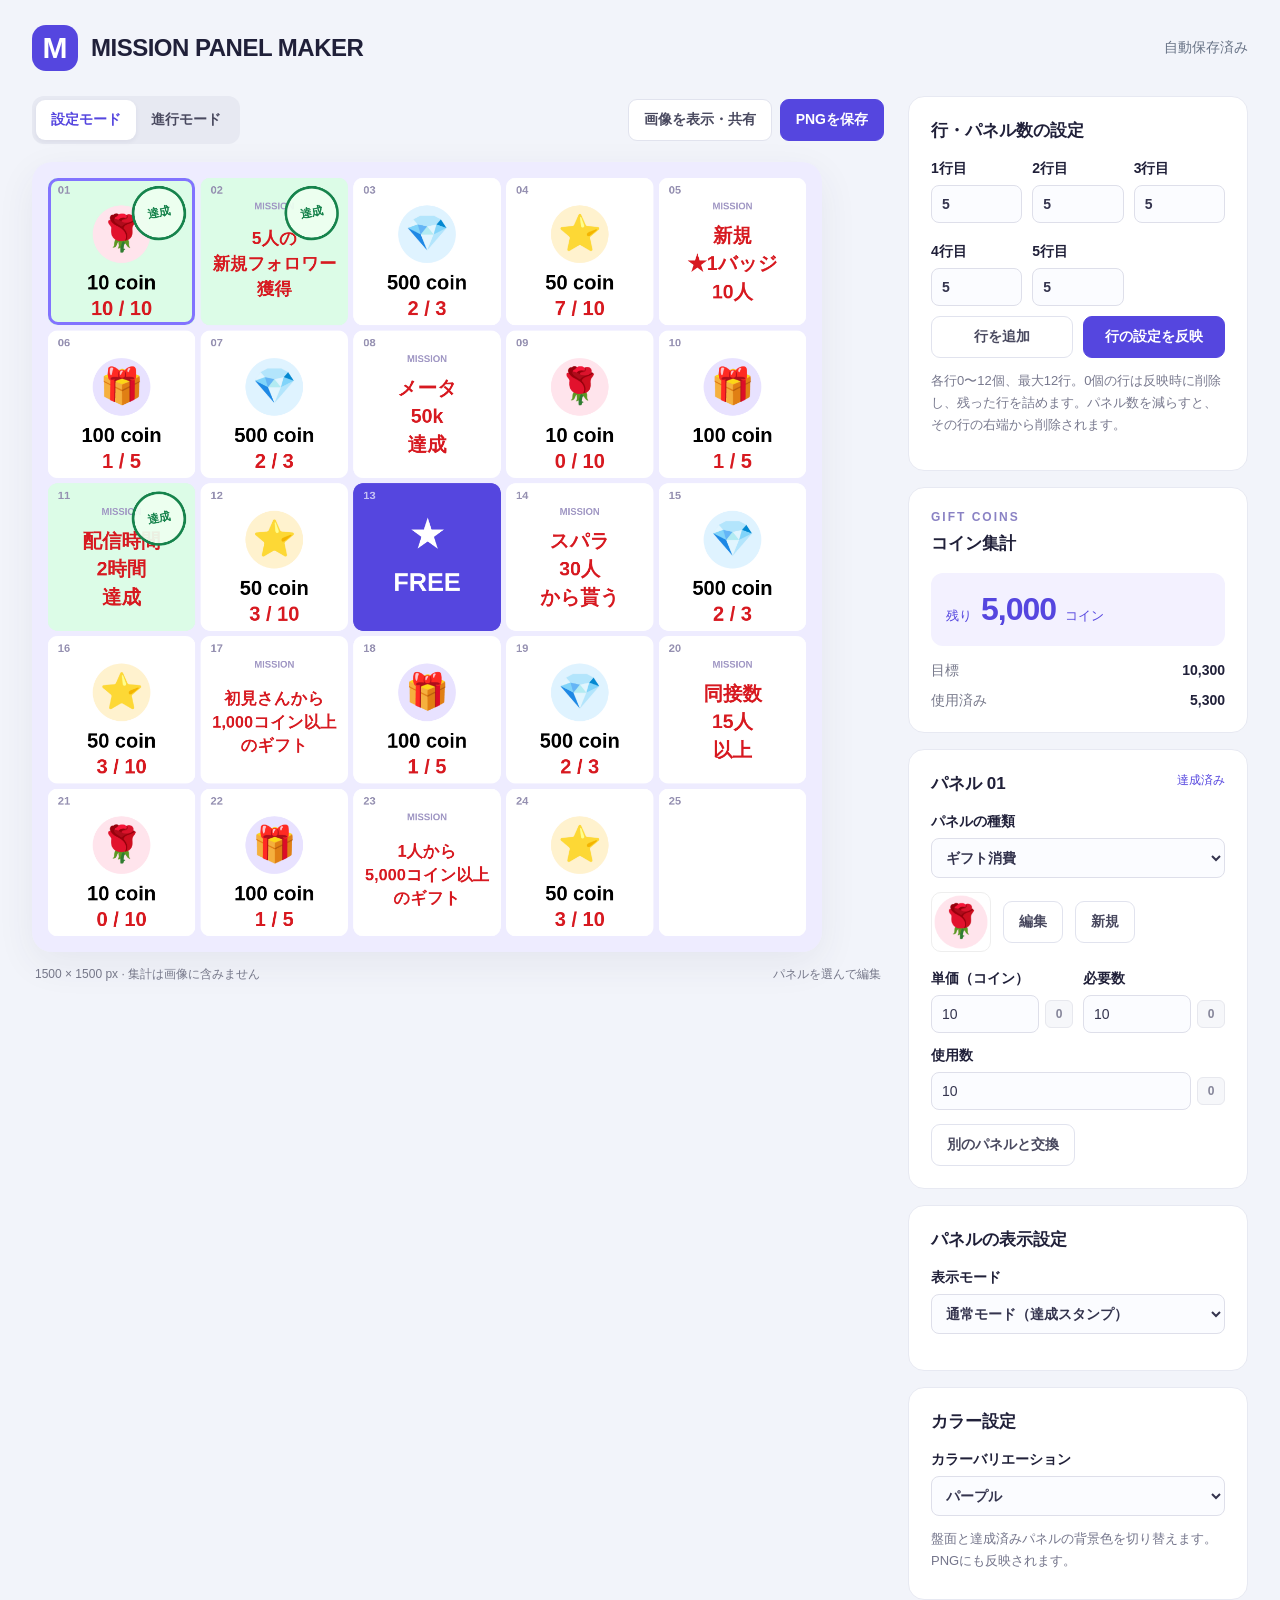
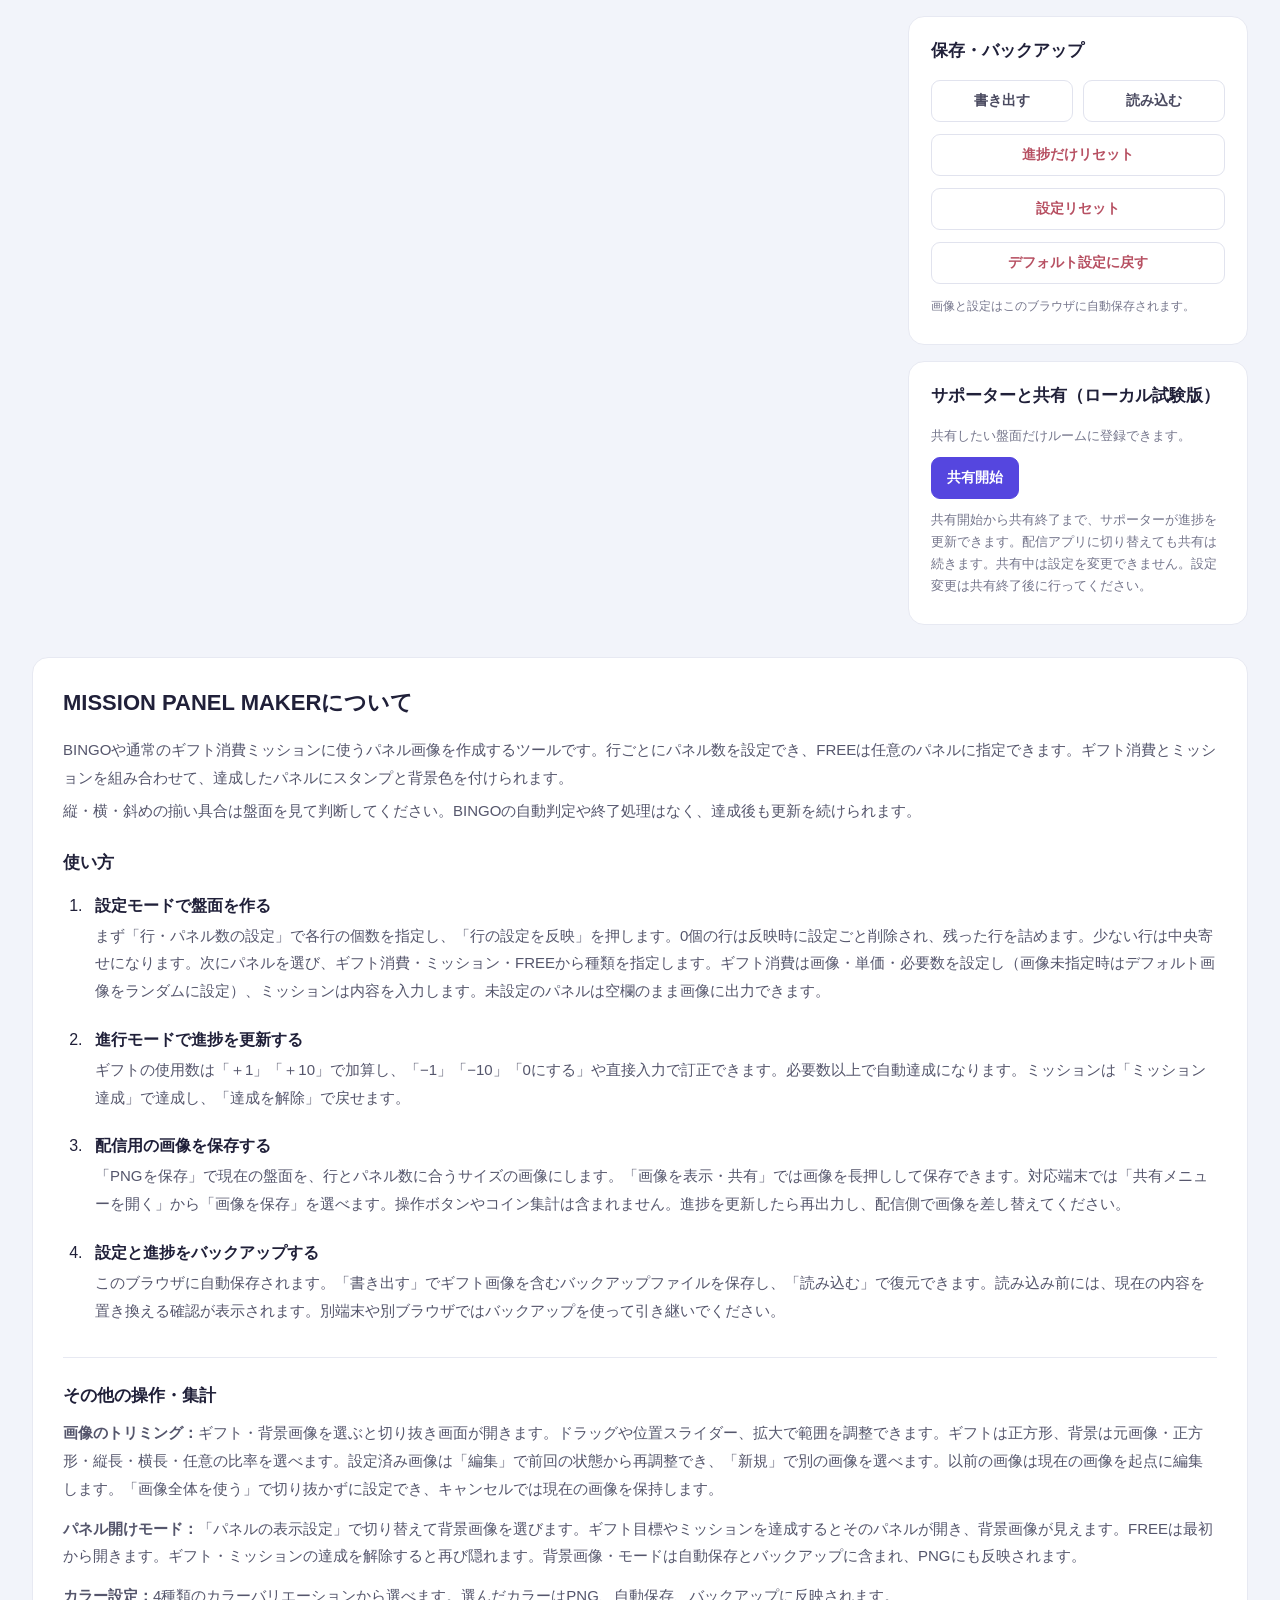
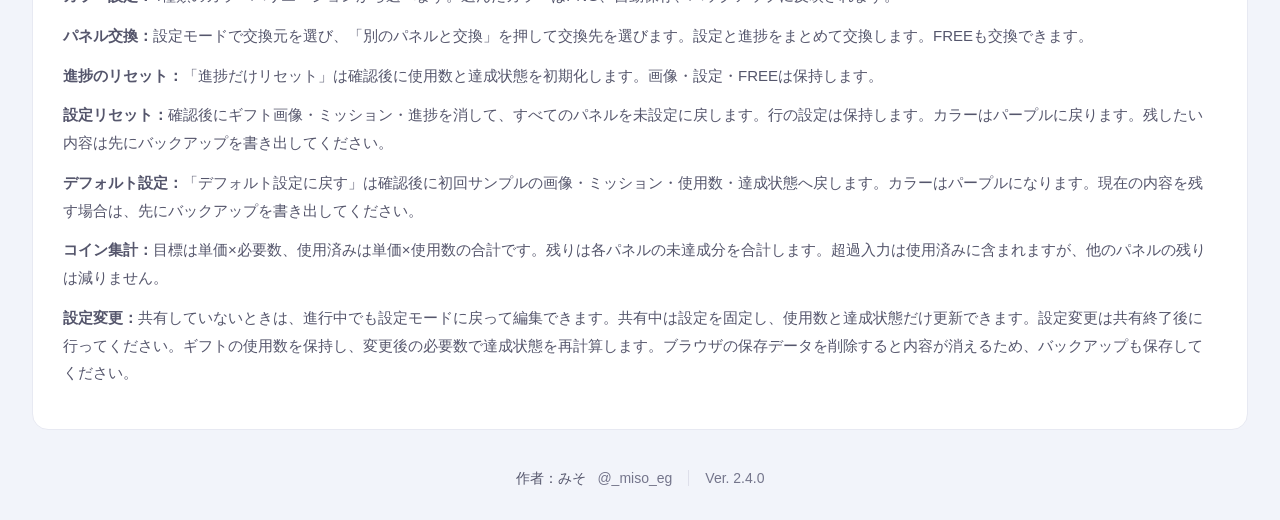
==== commit 678cb2e7: "Release 2.4.0: re-edit images and simplify gift progress controls" ====
--- a/index.html
+++ b/index.html
@@ -1,9 +1,9 @@
-<!doctype html>
-<html lang="ja"><head><meta charset="UTF-8"><meta name="viewport" content="width=device-width,initial-scale=1"><title>MISSION PANEL MAKER</title><meta name="description" content="配信用のギフト消費・ミッションのパネル画像を作成するツール"><link rel="icon" href="data:image/svg+xml,%3Csvg xmlns='http://www.w3.org/2000/svg' viewBox='0 0 32 32'%3E%3Crect width='32' height='32' rx='8' fill='%235546df'/%3E%3Ctext x='16' y='24' text-anchor='middle' font-size='24' fill='white'%3EM%3C/text%3E%3C/svg%3E"><link rel="stylesheet" href="style.css?v=2.3.1-31c4219955"></head>
-<body><header><div class="brand"><span class="logo">M</span><div><h1>MISSION PANEL MAKER</h1><p id="supporterBanner" hidden><strong>サポーター用画面</strong><span>ギフト使用数・ミッションの達成を更新できます</span></p></div></div><span id="saveStatus" role="status">読み込み中</span></header>
-<div id="ownerSharingBanner" hidden role="status"><strong><span aria-hidden="true">●</span> サポーターと共有中</strong><span>使用数・達成状態は自動で共有されます。設定変更は共有終了後に行えます。</span></div><main><section class="workspace"><div class="toolbar"><div class="tabs" aria-label="操作モード"><button id="settings" class="active">設定モード</button><button id="progress">進行モード</button></div><div class="export-actions"><button id="showImage">画像を表示・共有</button><button id="export" class="primary">PNGを保存</button></div></div><div class="board-shell"><canvas id="board" width="1500" height="1500" aria-label="5×5のBINGO盤面"></canvas><div id="cells" class="cell-buttons"></div></div><div class="board-footer"><span id="imageSize">集計は画像に含みません</span><span id="selectionLabel">パネルを選んで編集</span></div></section>
-<aside><section id="sharingCard" class="card sharing"><h2>サポーターと共有</h2><p id="sharingStatus" role="status">共有したい盤面だけルームに登録できます。</p><button id="sharingCreate" class="primary">共有開始</button><button id="sharingResume" hidden>前回の共有ルームを開く</button><div id="sharingActive" hidden><p id="sharingRoom"></p><p id="sharingImagesNotice" class="hint" hidden></p><button id="sharingEnd" class="danger" hidden>共有終了</button><section id="sharingAdmin" hidden><h3>共有の管理</h3><label>招待するサポーターの表示名<input id="sharingName" maxlength="30"></label><button id="sharingInvite">招待リンクを発行</button><div id="sharingPeople"></div><details id="sharingRecoveryDetails"><summary>困ったとき：管理用リンク</summary><p class="hint">同じ共有ルームへ管理者として戻るためのリンクです。本人だけで保管してください。画像は復元されません。</p><button id="sharingRecovery">管理用リンクを表示・コピー</button></details></section><details><summary>操作履歴（直近100件）</summary><ol id="sharingHistory"></ol></details></div><p>共有開始から共有終了まで、サポーターが進捗を更新できます。配信アプリに切り替えても共有は続きます。共有中は設定を変更できません。設定変更は共有終了後に行ってください。</p></section><section id="layoutSettings" class="card"><h2>行・パネル数の設定</h2><div id="rowCounts" class="row-counts"></div><div class="two"><button id="addRow">行を追加</button><button id="applyRows" class="primary">行の設定を反映</button></div><p class="hint">各行0〜12個、最大12行。0個の行は反映時に削除し、残った行を詰めます。パネル数を減らすと、その行の右端から削除されます。</p></section><section class="card stats"><div class="eyebrow">GIFT COINS</div><h2>コイン集計</h2><div class="total"><span>残り</span><strong id="remaining">0</strong><span>コイン</span></div><div class="stat-row"><span>目標</span><b id="target">0</b></div><div class="stat-row"><span>使用済み</span><b id="used">0</b></div></section><section class="card editor"><div class="editor-top"><h2 id="editorTitle">パネル 01</h2><span id="achievement" class="badge"></span></div><div id="editor"></div></section><section id="displaySettings" class="card reveal-settings"><h2>パネルの表示設定</h2><label>表示モード<select id="displayMode"><option value="normal">通常モード（達成スタンプ）</option><option value="reveal">パネル開けモード</option></select></label><div id="backgroundSettings" hidden><label>背景画像<input id="backgroundImage" type="file" accept="image/png,image/jpeg,image/webp,image/gif"></label><img id="backgroundPreview" alt="背景画像のプレビュー" hidden><button id="removeBackground">背景画像を削除</button><p class="hint">達成したパネルとFREEの部分から背景画像が見えます。背景画像のサイズをそのまま使い、各行を横幅いっぱいに等分します。トリミング・引き伸ばしはしません。パネル間の隙間はなく、未達成パネルには縁取りを表示します。未設定パネル・余白は背景を隠します。</p></div></section><section class="card appearance"><h2>カラー設定</h2><label>カラーバリエーション<select id="theme"><option value="purple">パープル</option><option value="blue">ブルー</option><option value="pink">ピンク</option><option value="orange">オレンジ</option></select></label><p>盤面と達成済みパネルの背景色を切り替えます。PNGにも反映されます。</p></section><section class="card storage"><h2>保存・バックアップ</h2><div class="two"><button id="backup">書き出す</button><button id="restore">読み込む</button></div><button id="importPreviousShared" hidden>以前の共有版の盤面を引き継ぐ</button><input id="backupFile" type="file" accept="application/json,.json" hidden><button id="reset" class="danger">進捗だけリセット</button><button id="resetSettings" class="danger">設定リセット</button><button id="restoreDefaults" class="danger">デフォルト設定に戻す</button><p>画像と設定はこのブラウザに自動保存されます。</p></section></aside></main>
-<section class="guide" aria-labelledby="guideTitle"><div class="card"><h2 id="guideTitle">MISSION PANEL MAKERについて</h2><p>BINGOや通常のギフト消費ミッションに使うパネル画像を作成するツールです。行ごとにパネル数を設定でき、FREEは任意のパネルに指定できます。ギフト消費とミッションを組み合わせて、達成したパネルにスタンプと背景色を付けられます。</p><p>縦・横・斜めの揃い具合は盤面を見て判断してください。BINGOの自動判定や終了処理はなく、達成後も更新を続けられます。</p><h3>使い方</h3><ol><li><strong>設定モードで盤面を作る</strong><p>まず「行・パネル数の設定」で各行の個数を指定し、「行の設定を反映」を押します。0個の行は反映時に設定ごと削除され、残った行を詰めます。少ない行は中央寄せになります。次にパネルを選び、ギフト消費・ミッション・FREEから種類を指定します。ギフト消費は画像・単価・必要数を設定し（画像未指定時はデフォルト画像をランダムに設定）、ミッションは内容を入力します。未設定のパネルは空欄のまま画像に出力できます。</p></li><li><strong>進行モードで進捗を更新する</strong><p>ギフトの使用数は「＋1」「＋10」で加算し、「−1」や直接入力で訂正できます。必要数以上で自動達成になります。ミッションは「ミッション達成」で達成し、「達成を解除」で戻せます。</p></li><li><strong>配信用の画像を保存する</strong><p>「PNGを保存」で現在の盤面を、行とパネル数に合うサイズの画像にします。「画像を表示・共有」では画像を長押しして保存できます。対応端末では「共有メニューを開く」から「画像を保存」を選べます。操作ボタンやコイン集計は含まれません。進捗を更新したら再出力し、配信側で画像を差し替えてください。</p></li><li><strong>設定と進捗をバックアップする</strong><p>このブラウザに自動保存されます。「書き出す」でギフト画像を含むバックアップファイルを保存し、「読み込む」で復元できます。読み込み前には、現在の内容を置き換える確認が表示されます。別端末や別ブラウザではバックアップを使って引き継いでください。</p></li></ol><div class="guide-notes"><h3>その他の操作・集計</h3><p><strong>画像のトリミング：</strong>ギフト・背景画像を選ぶと切り抜き画面が開きます。ドラッグや位置スライダー、拡大で範囲を調整できます。ギフトは正方形、背景は元画像・正方形・縦長・横長・任意の比率を選べます。「画像全体を使う」で切り抜かずに設定でき、キャンセルでは現在の画像を保持します。</p><p><strong>パネル開けモード：</strong>「パネルの表示設定」で切り替えて背景画像を選びます。ギフト目標やミッションを達成するとそのパネルが開き、背景画像が見えます。FREEは最初から開きます。ギフト・ミッションの達成を解除すると再び隠れます。背景画像・モードは自動保存とバックアップに含まれ、PNGにも反映されます。</p><p><strong>カラー設定：</strong>4種類のカラーバリエーションから選べます。選んだカラーはPNG、自動保存、バックアップに反映されます。</p><p><strong>パネル交換：</strong>設定モードで交換元を選び、「別のパネルと交換」を押して交換先を選びます。設定と進捗をまとめて交換します。FREEも交換できます。</p><p><strong>進捗のリセット：</strong>「進捗だけリセット」は確認後に使用数と達成状態を初期化します。画像・設定・FREEは保持します。</p><p><strong>設定リセット：</strong>確認後にギフト画像・ミッション・進捗を消して、すべてのパネルを未設定に戻します。行の設定は保持します。カラーはパープルに戻ります。残したい内容は先にバックアップを書き出してください。</p><p><strong>デフォルト設定：</strong>「デフォルト設定に戻す」は確認後に初回サンプルの画像・ミッション・使用数・達成状態へ戻します。カラーはパープルになります。現在の内容を残す場合は、先にバックアップを書き出してください。</p><p><strong>コイン集計：</strong>目標は単価×必要数、使用済みは単価×使用数の合計です。残りは各パネルの未達成分を合計します。超過入力は使用済みに含まれますが、他のパネルの残りは減りません。</p><p><strong>設定変更：</strong>共有していないときは、進行中でも設定モードに戻って編集できます。共有中は設定を固定し、使用数と達成状態だけ更新できます。設定変更は共有終了後に行ってください。ギフトの使用数を保持し、変更後の必要数で達成状態を再計算します。ブラウザの保存データを削除すると内容が消えるため、バックアップも保存してください。</p></div></div></section><footer class="author">作者：みそ <span>@_miso_eg</span><span class="version">Ver. 2.3.1</span></footer><dialog id="imageDialog" aria-labelledby="imageDialogTitle"><h2 id="imageDialogTitle">画像を保存・共有</h2><p id="imageHelp">画像を長押しして保存できます。iPhoneでは共有メニューの「画像を保存」も利用できます。</p><img id="exportPreview" alt="保存用のBINGO盤面"><div class="dialog-actions"><button id="closeImage">閉じる</button><button id="shareImage" class="primary">共有メニューを開く</button></div></dialog><dialog id="sharingEndDialog" aria-labelledby="sharingEndTitle"><h2 id="sharingEndTitle">共有を終了しますか？</h2><p>最新の盤面をこの端末に保存して、サポーターとの共有を終了します。</p><p>サーバー上の設定・進捗・共有用ギフト画像・履歴は削除します。端末の元画像は保持します。</p><div class="dialog-actions"><button id="sharingEndCancel">キャンセル</button><button id="sharingEndConfirm" class="primary">共有を終了する</button></div></dialog><dialog id="sharingSettingsDialog" aria-labelledby="sharingSettingsTitle"><h2 id="sharingSettingsTitle">共有中は設定を変更できません</h2><p>設定を変更するには、先に「共有終了」を押してください。</p><p>使用数・達成状態は、このまま進行モードで更新できます。</p><div class="dialog-actions"><button id="sharingSettingsClose" class="primary">閉じる</button></div></dialog><dialog id="sharedConfirm"><h2 id="sharedConfirmTitle">共有ルームを作成</h2><p id="sharedCapacity"></p><p>ギフト画像は縮小して共有します。背景画像と元の画像は端末内に保持します。</p><img id="sharedPreview" alt="軽量化した共有用画像"><div class="dialog-actions"><button id="sharedCancel">キャンセル</button><button id="sharedStart" class="primary">確認して共有</button></div></dialog><dialog id="sharedLinkDialog"><h2 id="sharedLinkTitle"></h2><p>管理・復旧用リンクは本人だけが保管してください。リンクを知る人はその権限で操作できます。</p><textarea id="sharedLink" readonly aria-label="共有リンク"></textarea><div class="dialog-actions"><button id="sharedLinkClose">閉じる</button><button id="sharedLinkCopy">コピー</button></div></dialog><dialog id="cropDialog" aria-labelledby="cropTitle"><h2 id="cropTitle">画像をトリミング</h2><p>画像をドラッグして位置を調整できます。拡大すると切り抜く範囲が小さくなります。</p><div id="cropRatioSettings"><label>切り抜きの縦横比<select id="cropRatio"><option value="original">元画像の比率</option><option value="1">正方形（1:1）</option><option value="0.5625">縦長（9:16）</option><option value="1.7777777777777777">横長（16:9）</option><option value="custom">任意の比率</option></select></label><div id="cropCustom" class="two" hidden><label>横の比率<input id="cropRatioWidth" type="number" min="1" max="8192"></label><label>縦の比率<input id="cropRatioHeight" type="number" min="1" max="8192"></label></div></div><div class="crop-stage"><canvas id="cropCanvas" aria-label="トリミング後のプレビュー"></canvas></div><div id="cropSize" class="hint"></div><label>拡大<input id="cropZoom" type="range" min="1" max="5" step="0.01"></label><div class="two"><label>横位置<input id="cropX" type="range" min="0" max="100"></label><label>縦位置<input id="cropY" type="range" min="0" max="100"></label></div><div class="dialog-actions"><button id="cropCancel">キャンセル</button><button id="cropWhole">画像全体を使う</button><button id="cropApply" class="primary">トリミングして決定</button></div></dialog><dialog id="confirm"><h2 id="confirmTitle"></h2><p id="confirmText"></p><div class="dialog-actions"><button id="cancel">キャンセル</button><button id="accept" class="primary">実行する</button></div></dialog><div id="toast" role="status"></div><script src="config.js?v=2.3.1-756f287501"></script><script src="app.js?v=2.3.1-1dd14ba680"></script><script src="sharing.js?v=2.3.1-f04b820341"></script></body></html>
+<!doctype html>
+<html lang="ja"><head><meta charset="UTF-8"><meta name="viewport" content="width=device-width,initial-scale=1"><title>MISSION PANEL MAKER</title><meta name="description" content="配信用のギフト消費・ミッションのパネル画像を作成するツール"><link rel="icon" href="data:image/svg+xml,%3Csvg xmlns='http://www.w3.org/2000/svg' viewBox='0 0 32 32'%3E%3Crect width='32' height='32' rx='8' fill='%235546df'/%3E%3Ctext x='16' y='24' text-anchor='middle' font-size='24' fill='white'%3EM%3C/text%3E%3C/svg%3E"><link rel="stylesheet" href="style.css?v=2.4.0-9dc4b77a40"></head>
+<body><header><div class="brand"><span class="logo">M</span><div><h1>MISSION PANEL MAKER</h1><p id="supporterBanner" hidden><strong>サポーター用画面</strong><span>ギフト使用数・ミッションの達成を更新できます</span></p></div></div><span id="saveStatus" role="status">読み込み中</span></header>
+<div id="ownerSharingBanner" hidden role="status"><strong><span aria-hidden="true">●</span> サポーターと共有中</strong><span>使用数・達成状態は自動で共有されます。設定変更は共有終了後に行えます。</span></div><main><section class="workspace"><div class="toolbar"><div class="tabs" aria-label="操作モード"><button id="settings" class="active">設定モード</button><button id="progress">進行モード</button></div><div class="export-actions"><button id="showImage">画像を表示・共有</button><button id="export" class="primary">PNGを保存</button></div></div><div class="board-shell"><canvas id="board" width="1500" height="1500" aria-label="5×5のBINGO盤面"></canvas><div id="cells" class="cell-buttons"></div></div><div class="board-footer"><span id="imageSize">集計は画像に含みません</span><span id="selectionLabel">パネルを選んで編集</span></div></section>
+<aside><section id="sharingCard" class="card sharing"><h2>サポーターと共有</h2><p id="sharingStatus" role="status">共有したい盤面だけルームに登録できます。</p><button id="sharingCreate" class="primary">共有開始</button><button id="sharingResume" hidden>前回の共有ルームを開く</button><div id="sharingActive" hidden><p id="sharingRoom"></p><p class="hint">変更の反映には最大10秒程度かかります（10秒ごとに自動更新）。</p><p id="sharingImagesNotice" class="hint" hidden></p><button id="sharingEnd" class="danger" hidden>共有終了</button><section id="sharingAdmin" hidden><h3>共有の管理</h3><label>招待するサポーターの表示名<input id="sharingName" maxlength="30"></label><button id="sharingInvite">招待リンクを発行</button><div id="sharingPeople"></div><details id="sharingRecoveryDetails"><summary>困ったとき：管理用リンク</summary><p class="hint">同じ共有ルームへ管理者として戻るためのリンクです。本人だけで保管してください。画像は復元されません。</p><button id="sharingRecovery">管理用リンクを表示・コピー</button></details></section><details><summary>操作履歴（直近100件）</summary><ol id="sharingHistory"></ol></details></div><p>共有開始から共有終了まで、サポーターが進捗を更新できます。配信アプリに切り替えても共有は続きます。共有中は設定を変更できません。設定変更は共有終了後に行ってください。</p></section><section id="layoutSettings" class="card"><h2>行・パネル数の設定</h2><div id="rowCounts" class="row-counts"></div><div class="two"><button id="addRow">行を追加</button><button id="applyRows" class="primary">行の設定を反映</button></div><p class="hint">各行0〜12個、最大12行。0個の行は反映時に削除し、残った行を詰めます。パネル数を減らすと、その行の右端から削除されます。</p></section><section class="card stats"><div class="eyebrow">GIFT COINS</div><h2>コイン集計</h2><div class="total"><span>残り</span><strong id="remaining">0</strong><span>コイン</span></div><div class="stat-row"><span>目標</span><b id="target">0</b></div><div class="stat-row"><span>使用済み</span><b id="used">0</b></div></section><section class="card editor"><div class="editor-top"><h2 id="editorTitle">パネル 01</h2><span id="achievement" class="badge"></span></div><div id="editor"></div></section><section id="displaySettings" class="card reveal-settings"><h2>パネルの表示設定</h2><label>表示モード<select id="displayMode"><option value="normal">通常モード（達成スタンプ）</option><option value="reveal">パネル開けモード</option></select></label><div id="backgroundSettings" hidden><div class="image-actions"><button id="editBackground">編集</button><button id="newBackground" type="button">新規</button></div><input id="backgroundImage" type="file" accept="image/png,image/jpeg,image/webp,image/gif" hidden><img id="backgroundPreview" alt="背景画像のプレビュー" hidden><button id="removeBackground">背景画像を削除</button><p class="hint">達成したパネルとFREEの部分から背景画像が見えます。背景画像のサイズをそのまま使い、各行を横幅いっぱいに等分します。トリミング・引き伸ばしはしません。パネル間の隙間はなく、未達成パネルには縁取りを表示します。未設定パネル・余白は背景を隠します。</p></div></section><section class="card appearance"><h2>カラー設定</h2><label>カラーバリエーション<select id="theme"><option value="purple">パープル</option><option value="blue">ブルー</option><option value="pink">ピンク</option><option value="orange">オレンジ</option></select></label><p>盤面と達成済みパネルの背景色を切り替えます。PNGにも反映されます。</p></section><section class="card storage"><h2>保存・バックアップ</h2><div class="two"><button id="backup">書き出す</button><button id="restore">読み込む</button></div><button id="importPreviousShared" hidden>以前の共有版の盤面を引き継ぐ</button><input id="backupFile" type="file" accept="application/json,.json" hidden><button id="reset" class="danger">進捗だけリセット</button><button id="resetSettings" class="danger">設定リセット</button><button id="restoreDefaults" class="danger">デフォルト設定に戻す</button><p>画像と設定はこのブラウザに自動保存されます。</p></section></aside></main>
+<section class="guide" aria-labelledby="guideTitle"><div class="card"><h2 id="guideTitle">MISSION PANEL MAKERについて</h2><p>BINGOや通常のギフト消費ミッションに使うパネル画像を作成するツールです。行ごとにパネル数を設定でき、FREEは任意のパネルに指定できます。ギフト消費とミッションを組み合わせて、達成したパネルにスタンプと背景色を付けられます。</p><p>縦・横・斜めの揃い具合は盤面を見て判断してください。BINGOの自動判定や終了処理はなく、達成後も更新を続けられます。</p><h3>使い方</h3><ol><li><strong>設定モードで盤面を作る</strong><p>まず「行・パネル数の設定」で各行の個数を指定し、「行の設定を反映」を押します。0個の行は反映時に設定ごと削除され、残った行を詰めます。少ない行は中央寄せになります。次にパネルを選び、ギフト消費・ミッション・FREEから種類を指定します。ギフト消費は画像・単価・必要数を設定し（画像未指定時はデフォルト画像をランダムに設定）、ミッションは内容を入力します。未設定のパネルは空欄のまま画像に出力できます。</p></li><li><strong>進行モードで進捗を更新する</strong><p>ギフトの使用数は「＋1」「＋10」で加算し、「−1」「−10」「0にする」や直接入力で訂正できます。必要数以上で自動達成になります。ミッションは「ミッション達成」で達成し、「達成を解除」で戻せます。</p></li><li><strong>配信用の画像を保存する</strong><p>「PNGを保存」で現在の盤面を、行とパネル数に合うサイズの画像にします。「画像を表示・共有」では画像を長押しして保存できます。対応端末では「共有メニューを開く」から「画像を保存」を選べます。操作ボタンやコイン集計は含まれません。進捗を更新したら再出力し、配信側で画像を差し替えてください。</p></li><li><strong>設定と進捗をバックアップする</strong><p>このブラウザに自動保存されます。「書き出す」でギフト画像を含むバックアップファイルを保存し、「読み込む」で復元できます。読み込み前には、現在の内容を置き換える確認が表示されます。別端末や別ブラウザではバックアップを使って引き継いでください。</p></li></ol><div class="guide-notes"><h3>その他の操作・集計</h3><p><strong>画像のトリミング：</strong>ギフト・背景画像を選ぶと切り抜き画面が開きます。ドラッグや位置スライダー、拡大で範囲を調整できます。ギフトは正方形、背景は元画像・正方形・縦長・横長・任意の比率を選べます。設定済み画像は「編集」で前回の状態から再調整でき、「新規」で別の画像を選べます。以前の画像は現在の画像を起点に編集します。「画像全体を使う」で切り抜かずに設定でき、キャンセルでは現在の画像を保持します。</p><p><strong>パネル開けモード：</strong>「パネルの表示設定」で切り替えて背景画像を選びます。ギフト目標やミッションを達成するとそのパネルが開き、背景画像が見えます。FREEは最初から開きます。ギフト・ミッションの達成を解除すると再び隠れます。背景画像・モードは自動保存とバックアップに含まれ、PNGにも反映されます。</p><p><strong>カラー設定：</strong>4種類のカラーバリエーションから選べます。選んだカラーはPNG、自動保存、バックアップに反映されます。</p><p><strong>パネル交換：</strong>設定モードで交換元を選び、「別のパネルと交換」を押して交換先を選びます。設定と進捗をまとめて交換します。FREEも交換できます。</p><p><strong>進捗のリセット：</strong>「進捗だけリセット」は確認後に使用数と達成状態を初期化します。画像・設定・FREEは保持します。</p><p><strong>設定リセット：</strong>確認後にギフト画像・ミッション・進捗を消して、すべてのパネルを未設定に戻します。行の設定は保持します。カラーはパープルに戻ります。残したい内容は先にバックアップを書き出してください。</p><p><strong>デフォルト設定：</strong>「デフォルト設定に戻す」は確認後に初回サンプルの画像・ミッション・使用数・達成状態へ戻します。カラーはパープルになります。現在の内容を残す場合は、先にバックアップを書き出してください。</p><p><strong>コイン集計：</strong>目標は単価×必要数、使用済みは単価×使用数の合計です。残りは各パネルの未達成分を合計します。超過入力は使用済みに含まれますが、他のパネルの残りは減りません。</p><p><strong>設定変更：</strong>共有していないときは、進行中でも設定モードに戻って編集できます。共有中は設定を固定し、使用数と達成状態だけ更新できます。設定変更は共有終了後に行ってください。ギフトの使用数を保持し、変更後の必要数で達成状態を再計算します。ブラウザの保存データを削除すると内容が消えるため、バックアップも保存してください。</p></div></div></section><footer class="author">作者：みそ <span>@_miso_eg</span><span class="version">Ver. 2.4.0</span></footer><dialog id="imageDialog" aria-labelledby="imageDialogTitle"><h2 id="imageDialogTitle">画像を保存・共有</h2><p id="imageHelp">画像を長押しして保存できます。iPhoneでは共有メニューの「画像を保存」も利用できます。</p><img id="exportPreview" alt="保存用のBINGO盤面"><div class="dialog-actions"><button id="closeImage">閉じる</button><button id="shareImage" class="primary">共有メニューを開く</button></div></dialog><dialog id="sharingEndDialog" aria-labelledby="sharingEndTitle"><h2 id="sharingEndTitle">共有を終了しますか？</h2><p>最新の盤面をこの端末に保存して、サポーターとの共有を終了します。</p><p>サーバー上の設定・進捗・共有用ギフト画像・履歴は削除します。端末の元画像は保持します。</p><div class="dialog-actions"><button id="sharingEndCancel">キャンセル</button><button id="sharingEndConfirm" class="primary">共有を終了する</button></div></dialog><dialog id="sharingSettingsDialog" aria-labelledby="sharingSettingsTitle"><h2 id="sharingSettingsTitle">共有中は設定を変更できません</h2><p>設定を変更するには、先に「共有終了」を押してください。</p><p>使用数・達成状態は、このまま進行モードで更新できます。</p><div class="dialog-actions"><button id="sharingSettingsClose" class="primary">閉じる</button></div></dialog><dialog id="sharedConfirm"><h2 id="sharedConfirmTitle">共有ルームを作成</h2><p id="sharedCapacity"></p><p>ギフト画像は縮小して共有します。背景画像と元の画像は端末内に保持します。</p><img id="sharedPreview" alt="軽量化した共有用画像"><div class="dialog-actions"><button id="sharedCancel">キャンセル</button><button id="sharedStart" class="primary">確認して共有</button></div></dialog><dialog id="sharedLinkDialog"><h2 id="sharedLinkTitle"></h2><p>管理・復旧用リンクは本人だけが保管してください。リンクを知る人はその権限で操作できます。</p><textarea id="sharedLink" readonly aria-label="共有リンク"></textarea><div class="dialog-actions"><button id="sharedLinkClose">閉じる</button><button id="sharedLinkCopy">コピー</button></div></dialog><dialog id="cropDialog" aria-labelledby="cropTitle"><h2 id="cropTitle">画像をトリミング</h2><p>画像をドラッグして位置を調整できます。拡大すると切り抜く範囲が小さくなります。</p><div id="cropRatioSettings"><label>切り抜きの縦横比<select id="cropRatio"><option value="original">元画像の比率</option><option value="1">正方形（1:1）</option><option value="0.5625">縦長（9:16）</option><option value="1.7777777777777777">横長（16:9）</option><option value="custom">任意の比率</option></select></label><div id="cropCustom" class="two" hidden><label>横の比率<input id="cropRatioWidth" type="number" min="1" max="8192"></label><label>縦の比率<input id="cropRatioHeight" type="number" min="1" max="8192"></label></div></div><div class="crop-stage"><canvas id="cropCanvas" aria-label="トリミング後のプレビュー"></canvas></div><div id="cropSize" class="hint"></div><label>拡大<input id="cropZoom" type="range" min="1" max="5" step="0.01"></label><div class="two"><label>横位置<input id="cropX" type="range" min="0" max="100"></label><label>縦位置<input id="cropY" type="range" min="0" max="100"></label></div><div class="dialog-actions"><button id="cropCancel">キャンセル</button><button id="cropWhole">画像全体を使う</button><button id="cropApply" class="primary">トリミングして決定</button></div></dialog><dialog id="confirm"><h2 id="confirmTitle"></h2><p id="confirmText"></p><div class="dialog-actions"><button id="cancel">キャンセル</button><button id="accept" class="primary">実行する</button></div></dialog><div id="toast" role="status"></div><script src="config.js?v=2.4.0-756f287501"></script><script src="app.js?v=2.4.0-87092c50e9"></script><script src="sharing.js?v=2.4.0-10ee1d13ec"></script></body></html>
 
 
 
--- a/style.css
+++ b/style.css
@@ -1,43 +1,42 @@
-:root{font-family:"Yu Gothic UI","Meiryo",sans-serif;color:#202039;background:#f2f4fa;font-size:16px}*{box-sizing:border-box}body{margin:0}header{max-width:1320px;margin:auto;padding:25px 32px;display:flex;justify-content:space-between;align-items:center}.brand{display:flex;gap:13px;align-items:center}.logo{width:46px;height:46px;border-radius:14px;background:#5546df;color:white;display:grid;place-items:center;font-size:30px;font-weight:900}h1{font-size:24px;margin:0;letter-spacing:-.5px}h2{font-size:17px;margin:0 0 18px}p{margin:5px 0;color:#74758b;font-size:14px;line-height:1.7}#saveStatus{font-size:14px;color:#687386}main{max-width:1320px;margin:0 auto;padding:0 32px 32px;display:grid;grid-template-columns:minmax(0,1fr) 340px;gap:24px}.workspace{min-width:0}.toolbar{display:flex;align-items:center;justify-content:space-between;margin-bottom:18px;gap:10px}.tabs{background:#e7e9f2;border-radius:12px;padding:4px;display:flex}.tabs button{background:transparent;border:0}.tabs .active{background:white;color:#5546df;box-shadow:0 2px 5px #25254b10}button{font:inherit;font-size:14px;font-weight:700;border:1px solid #e1e3ee;background:white;color:#49495f;border-radius:9px;padding:11px 15px;cursor:pointer}button:hover{background:#f0efff}button:focus-visible,input:focus-visible,textarea:focus-visible,select:focus-visible{outline:3px solid #9489ff;outline-offset:2px}.primary{background:#5546df;color:white;border-color:#5546df}.primary:hover{background:#4336c1}.board-shell{position:relative;border-radius:20px;overflow:hidden;box-shadow:0 12px 38px #33385812}canvas{display:block;width:100%;height:auto}.cell-buttons{position:absolute;inset:0;display:grid;grid-template-columns:repeat(5,1fr);grid-template-rows:repeat(5,1fr);padding:2%;gap:.65%}.cell-buttons button{padding:0;background:transparent;border:3px solid transparent;border-radius:10px}.cell-buttons button.selected{border-color:#8273ff}.cell-buttons button.exchange{border-color:#f49d45}.cell-buttons button:hover{background:#5546df0c}.board-footer{display:flex;justify-content:space-between;gap:10px;font-size:12px;color:#77798b;padding:14px 3px}aside{display:flex;flex-direction:column;gap:16px}.card{background:white;border:1px solid #e7e9f2;border-radius:16px;padding:22px}.eyebrow{font-size:12px;font-weight:800;letter-spacing:2px;color:#8a82c4;margin-bottom:8px}.total{background:#f3f1ff;border-radius:12px;padding:18px 15px;display:flex;align-items:baseline;gap:9px;color:#5546df;margin-bottom:16px}.total strong{font-size:32px;letter-spacing:-1px;overflow-wrap:anywhere}.total span{font-size:13px}.stat-row{display:flex;justify-content:space-between;margin-top:12px;font-size:14px}.stat-row span{color:#77798b}.editor-top{display:flex;justify-content:space-between;align-items:start}.badge{font-size:12px;color:#5546df}label{display:block;font-size:14px;font-weight:600;margin-bottom:14px}input,textarea,select{display:block;width:100%;font:inherit;font-size:14px;border:1px solid #dedfea;border-radius:8px;padding:10px;margin-top:7px;color:#34344e;background:#fbfcff}textarea{resize:vertical;min-height:100px}.two{display:grid;grid-template-columns:1fr 1fr;gap:10px}.image-picker{display:flex;gap:12px;align-items:center;margin:12px 0 18px}.image-picker img{width:60px;height:60px;object-fit:contain;border:1px solid #eee;border-radius:10px}.image-picker label{margin:0;flex:1}.image-picker input{font-size:12px;padding:5px}.actions{display:flex;gap:8px;margin:10px 0 18px}.actions button{flex:1}.hint{font-size:13px;color:#78798e;line-height:1.7;margin:12px 0}.danger{color:#b75062;width:100%;margin-top:12px}.storage p{font-size:12px;margin-top:12px}dialog{border:0;border-radius:18px;padding:28px;width:min(420px,90vw);box-shadow:0 20px 70px #2225}dialog::backdrop{background:#17152e66}.dialog-actions{display:flex;justify-content:flex-end;gap:10px;margin-top:25px}#toast{position:fixed;bottom:25px;left:50%;transform:translateX(-50%);padding:13px 22px;border-radius:10px;background:#29263d;color:white;font-size:14px;opacity:0;pointer-events:none;transition:opacity .2s;z-index:10}#toast.show{opacity:1}@media(min-width:1100px){.board-shell{max-width:790px}}@media(max-width:900px){main{grid-template-columns:1fr;padding:0 16px 24px}header{padding:20px 16px}aside{display:grid;grid-template-columns:1fr 1fr}.storage{grid-column:1/-1}.board-footer{flex-wrap:wrap}}@media(max-width:560px){aside{display:flex}h1{font-size:20px}.brand p{font-size:12px}#saveStatus{font-size:12px}.toolbar button{padding:10px;font-size:13px}.card{padding:18px}}
+:root{font-family:"Yu Gothic UI","Meiryo",sans-serif;color:#202039;background:#f2f4fa;font-size:16px}*{box-sizing:border-box}body{margin:0}header{max-width:1320px;margin:auto;padding:25px 32px;display:flex;justify-content:space-between;align-items:center}.brand{display:flex;gap:13px;align-items:center}.logo{width:46px;height:46px;border-radius:14px;background:#5546df;color:white;display:grid;place-items:center;font-size:30px;font-weight:900}h1{font-size:24px;margin:0;letter-spacing:-.5px}h2{font-size:17px;margin:0 0 18px}p{margin:5px 0;color:#74758b;font-size:14px;line-height:1.7}#saveStatus{font-size:14px;color:#687386}main{max-width:1320px;margin:0 auto;padding:0 32px 32px;display:grid;grid-template-columns:minmax(0,1fr) 340px;gap:24px}.workspace{min-width:0}.toolbar{display:flex;align-items:center;justify-content:space-between;margin-bottom:18px;gap:10px}.tabs{background:#e7e9f2;border-radius:12px;padding:4px;display:flex}.tabs button{background:transparent;border:0}.tabs .active{background:white;color:#5546df;box-shadow:0 2px 5px #25254b10}button{font:inherit;font-size:14px;font-weight:700;border:1px solid #e1e3ee;background:white;color:#49495f;border-radius:9px;padding:11px 15px;cursor:pointer}button:hover{background:#f0efff}button:focus-visible,input:focus-visible,textarea:focus-visible,select:focus-visible{outline:3px solid #9489ff;outline-offset:2px}.primary{background:#5546df;color:white;border-color:#5546df}.primary:hover{background:#4336c1}.board-shell{position:relative;border-radius:20px;overflow:hidden;box-shadow:0 12px 38px #33385812}canvas{display:block;width:100%;height:auto}.cell-buttons{position:absolute;inset:0;display:grid;grid-template-columns:repeat(5,1fr);grid-template-rows:repeat(5,1fr);padding:2%;gap:.65%}.cell-buttons button{padding:0;background:transparent;border:3px solid transparent;border-radius:10px}.cell-buttons button.selected{border-color:#8273ff}.cell-buttons button.exchange{border-color:#f49d45}.cell-buttons button:hover{background:#5546df0c}.board-footer{display:flex;justify-content:space-between;gap:10px;font-size:12px;color:#77798b;padding:14px 3px}aside{display:flex;flex-direction:column;gap:16px}.card{background:white;border:1px solid #e7e9f2;border-radius:16px;padding:22px}.eyebrow{font-size:12px;font-weight:800;letter-spacing:2px;color:#8a82c4;margin-bottom:8px}.total{background:#f3f1ff;border-radius:12px;padding:18px 15px;display:flex;align-items:baseline;gap:9px;color:#5546df;margin-bottom:16px}.total strong{font-size:32px;letter-spacing:-1px;overflow-wrap:anywhere}.total span{font-size:13px}.stat-row{display:flex;justify-content:space-between;margin-top:12px;font-size:14px}.stat-row span{color:#77798b}.editor-top{display:flex;justify-content:space-between;align-items:start}.badge{font-size:12px;color:#5546df}label{display:block;font-size:14px;font-weight:600;margin-bottom:14px}input,textarea,select{display:block;width:100%;font:inherit;font-size:14px;border:1px solid #dedfea;border-radius:8px;padding:10px;margin-top:7px;color:#34344e;background:#fbfcff}textarea{resize:vertical;min-height:100px}.two{display:grid;grid-template-columns:1fr 1fr;gap:10px}.image-picker{display:flex;gap:12px;align-items:center;margin:12px 0 18px}.image-picker img{width:60px;height:60px;object-fit:contain;border:1px solid #eee;border-radius:10px}.image-picker label{margin:0;flex:1}.image-picker input{font-size:12px;padding:5px}.actions{display:flex;gap:8px;margin:10px 0 18px}.actions button{flex:1}.hint{font-size:13px;color:#78798e;line-height:1.7;margin:12px 0}.danger{color:#b75062;width:100%;margin-top:12px}.storage p{font-size:12px;margin-top:12px}dialog{border:0;border-radius:18px;padding:28px;width:min(420px,90vw);box-shadow:0 20px 70px #2225}dialog::backdrop{background:#17152e66}.dialog-actions{display:flex;justify-content:flex-end;gap:10px;margin-top:25px}#toast{position:fixed;bottom:25px;left:50%;transform:translateX(-50%);padding:13px 22px;border-radius:10px;background:#29263d;color:white;font-size:14px;opacity:0;pointer-events:none;transition:opacity .2s;z-index:10}#toast.show{opacity:1}@media(min-width:1100px){.board-shell{max-width:790px}}@media(max-width:900px){main{grid-template-columns:1fr;padding:0 16px 24px}header{padding:20px 16px}aside{display:grid;grid-template-columns:1fr 1fr}.storage{grid-column:1/-1}.board-footer{flex-wrap:wrap}}@media(max-width:560px){aside{display:flex}h1{font-size:20px}.brand p{font-size:12px}#saveStatus{font-size:12px}.toolbar button{padding:10px;font-size:13px}.card{padding:18px}}
 [hidden]{display:none!important}
 .guide{max-width:1320px;margin:0 auto;padding:0 32px 40px}.guide .card{padding:30px}.guide h2{font-size:22px}.guide h3{font-size:17px;margin:26px 0 12px}.guide p{font-size:15px;color:#55566c;line-height:1.85}.guide ol{padding-left:24px;margin:0}.guide li{padding:10px 0 10px 8px}.guide li strong{font-size:16px}.guide-notes{border-top:1px solid #e7e9f2;margin-top:18px}.guide-notes p{margin:12px 0}@media(max-width:900px){.guide{padding:0 16px 24px}.guide .card{padding:22px}}@media(max-width:560px){h1{font-size:18px}}
 .author{max-width:1320px;margin:0 auto;padding:0 32px 32px;text-align:center;font-size:14px;color:#55566c}.author span{margin-left:8px;color:#74758b}
 .author .version{display:inline-block;margin-left:16px;padding-left:16px;border-left:1px solid #dedfea;white-space:nowrap}
-
-:root{--accent:#5546df}.logo,.primary{background:var(--accent)}.primary{border-color:var(--accent)}.tabs .active,.badge{color:var(--accent)}.appearance label{margin-bottom:0}.appearance p{font-size:13px;margin-top:12px}
-
-.export-actions{display:flex;gap:8px}#imageDialog{width:min(680px,94vw);max-height:92vh;overflow:auto}#exportPreview{display:block;width:100%;height:auto;margin-top:16px;-webkit-touch-callout:default}.export-actions button:disabled{opacity:.6;cursor:wait}@media(max-width:650px){.toolbar{flex-wrap:wrap}.export-actions{width:100%;justify-content:flex-end}#imageDialog{padding:18px}}
-
-.cell-buttons{display:block;padding:0;gap:0}.row-counts{display:grid;grid-template-columns:repeat(3,minmax(0,1fr));gap:10px}.row-counts label{margin:0 0 10px}.row-counts input{width:100%}@media(max-width:900px){#layoutSettings{grid-column:1/-1}}
-
-#backgroundPreview{display:block;width:100%;max-height:180px;object-fit:contain;border-radius:8px;margin:12px 0}.reveal-settings p{font-size:13px}.reveal-settings label{margin-top:12px}
-
-.board-shell.reveal-board{border-radius:0}.reveal-board .cell-buttons button{border-radius:0}
-
-#cropDialog{width:min(720px,95vw);max-height:94vh;overflow:auto}.crop-stage{background:#e7e9f2;display:flex;justify-content:center;align-items:center;padding:12px;margin:14px 0}#cropCanvas{width:auto;max-width:100%;height:auto;max-height:42vh;touch-action:none;cursor:grab}#cropCanvas:active{cursor:grabbing}#cropDialog input[type=range]{padding:0}#cropDialog .dialog-actions{flex-wrap:wrap}
-
-.sharing button{margin:5px 0}.sharing p{font-size:13px}.sharing details{margin-top:15px}.sharing li{font-size:12px;margin-bottom:12px}.sharing li button{padding:5px;margin-left:5px}.sharing #sharingPeople div{display:flex;align-items:center;justify-content:space-between;gap:8px}#sharedPreview{max-height:250px;max-width:100%;object-fit:contain;display:block;margin:15px auto}#sharedConfirm,#sharedLinkDialog{max-height:90vh;overflow:auto;width:min(600px,94vw)}
-
-.shared-intro{max-width:1320px;margin:0 auto;padding:0 32px 20px}.shared-intro a{font-size:14px}
-
-#sharingCard.sharing-owner{grid-column:1/-1}
-
-body.sharing-ended > :not(#sharingEnded){display:none!important}body.sharing-ended{display:grid;min-height:100dvh;margin:0;place-items:center}#sharingEnded{margin:0;padding:24px;font-size:clamp(20px,4vw,28px);font-weight:700;text-align:center}
-
-body.supporter-view{background:#eef8f6}
-.supporter-view header{border-bottom:3px solid #168575;margin-bottom:22px}
-.supporter-view .logo{background:#13796b}
-#supporterBanner{color:#17695e;margin-top:8px;line-height:1.6}
-#supporterBanner strong{display:inline-block;background:#d0eee6;color:#115e52;border-radius:6px;padding:3px 10px;margin-right:8px;font-size:14px}
-#supporterBanner span{display:block;margin-top:6px;font-size:13px}
-.supporter-view #saveStatus,.supporter-view .toolbar,.supporter-view .guide,.supporter-view #imageSize{display:none}
-.supporter-view .card{border-color:#cce5df}
-.supporter-view .editor{border-top:4px solid #168575}
-.supporter-view .primary{background:#13796b;border-color:#13796b}
-.supporter-view .primary:hover{background:#0c6054}
-.supporter-view .total{color:#115e52;background:#e0f3ec}
-.supporter-view .eyebrow,.supporter-view .badge{color:#17695e}
-.supporter-view .cell-buttons button.selected{border-color:#168575}
-.supporter-view button:focus-visible,.supporter-view input:focus-visible{outline-color:#168575}
-
-#ownerSharingBanner{max-width:1256px;margin:0 auto 20px;padding:16px 20px;border:1px solid #c7bdf4;border-left:5px solid #5546df;border-radius:12px;background:#eeeaff;color:#3b2b87}#ownerSharingBanner strong{display:block;font-size:16px}#ownerSharingBanner strong span{color:#16834c;margin-right:5px}#ownerSharingBanner>span{display:block;font-size:13px;line-height:1.7;margin-top:5px}.settings-locked{color:#747087;background:#edeaf3!important}.settings-locked::after{content:" 🔒"}@media(max-width:1320px){#ownerSharingBanner{margin-left:32px;margin-right:32px}}@media(max-width:900px){#ownerSharingBanner{margin-left:16px;margin-right:16px}}
+
+:root{--accent:#5546df}.logo,.primary{background:var(--accent)}.primary{border-color:var(--accent)}.tabs .active,.badge{color:var(--accent)}.appearance label{margin-bottom:0}.appearance p{font-size:13px;margin-top:12px}
+
+.export-actions{display:flex;gap:8px}#imageDialog{width:min(680px,94vw);max-height:92vh;overflow:auto}#exportPreview{display:block;width:100%;height:auto;margin-top:16px;-webkit-touch-callout:default}.export-actions button:disabled{opacity:.6;cursor:wait}@media(max-width:650px){.toolbar{flex-wrap:wrap}.export-actions{width:100%;justify-content:flex-end}#imageDialog{padding:18px}}
+
+.cell-buttons{display:block;padding:0;gap:0}.row-counts{display:grid;grid-template-columns:repeat(3,minmax(0,1fr));gap:10px}.row-counts label{margin:0 0 10px}.row-counts input{width:100%}@media(max-width:900px){#layoutSettings{grid-column:1/-1}}
+
+#backgroundPreview{display:block;width:100%;max-height:180px;object-fit:contain;border-radius:8px;margin:12px 0}.reveal-settings p{font-size:13px}.reveal-settings label{margin-top:12px}
+
+.board-shell.reveal-board{border-radius:0}.reveal-board .cell-buttons button{border-radius:0}
+
+#cropDialog{width:min(720px,95vw);max-height:94vh;overflow:auto}.crop-stage{background:#e7e9f2;display:flex;justify-content:center;align-items:center;padding:12px;margin:14px 0}#cropCanvas{width:auto;max-width:100%;height:auto;max-height:42vh;touch-action:none;cursor:grab}#cropCanvas:active{cursor:grabbing}#cropDialog input[type=range]{padding:0}#cropDialog .dialog-actions{flex-wrap:wrap}
+
+.sharing button{margin:5px 0}.sharing p{font-size:13px}.sharing details{margin-top:15px}.sharing li{font-size:12px;margin-bottom:12px}.sharing li button{padding:5px;margin-left:5px}.sharing #sharingPeople div{display:flex;align-items:center;justify-content:space-between;gap:8px}#sharedPreview{max-height:250px;max-width:100%;object-fit:contain;display:block;margin:15px auto}#sharedConfirm,#sharedLinkDialog{max-height:90vh;overflow:auto;width:min(600px,94vw)}
+
+#sharingCard.sharing-owner{grid-column:1/-1}
+
+body.sharing-ended > :not(#sharingEnded){display:none!important}body.sharing-ended{display:grid;min-height:100dvh;margin:0;place-items:center}#sharingEnded{margin:0;padding:24px;font-size:clamp(20px,4vw,28px);font-weight:700;text-align:center}
+
+body.supporter-view{background:#eef8f6}
+.supporter-view header{border-bottom:3px solid #168575;margin-bottom:22px}
+.supporter-view .logo{background:#13796b}
+#supporterBanner{color:#17695e;margin-top:8px;line-height:1.6}
+#supporterBanner strong{display:inline-block;background:#d0eee6;color:#115e52;border-radius:6px;padding:3px 10px;margin-right:8px;font-size:14px}
+#supporterBanner span{display:block;margin-top:6px;font-size:13px}
+.supporter-view #saveStatus,.supporter-view .toolbar,.supporter-view .guide,.supporter-view #imageSize{display:none}
+.supporter-view .card{border-color:#cce5df}
+.supporter-view .editor{border-top:4px solid #168575}
+.supporter-view .primary{background:#13796b;border-color:#13796b}
+.supporter-view .primary:hover{background:#0c6054}
+.supporter-view .total{color:#115e52;background:#e0f3ec}
+.supporter-view .eyebrow,.supporter-view .badge{color:#17695e}
+.supporter-view .cell-buttons button.selected{border-color:#168575}
+.supporter-view button:focus-visible,.supporter-view input:focus-visible{outline-color:#168575}
+
+#ownerSharingBanner{max-width:1256px;margin:0 auto 20px;padding:16px 20px;border:1px solid #c7bdf4;border-left:5px solid #5546df;border-radius:12px;background:#eeeaff;color:#3b2b87}#ownerSharingBanner strong{display:block;font-size:16px}#ownerSharingBanner strong span{color:#16834c;margin-right:5px}#ownerSharingBanner>span{display:block;font-size:13px;line-height:1.7;margin-top:5px}.settings-locked{color:#747087;background:#edeaf3!important}.settings-locked::after{content:" 🔒"}@media(max-width:1320px){#ownerSharingBanner{margin-left:32px;margin-right:32px}}@media(max-width:900px){#ownerSharingBanner{margin-left:16px;margin-right:16px}}
+#editor .actions{display:flex;flex-wrap:nowrap;gap:6px}#editor .actions button{flex:1 1 0;min-width:0;padding:10px 4px}.number-with-zero{min-width:0;margin-bottom:14px}.number-with-zero label{margin:0}.number-controls{display:flex;align-items:center;gap:6px;margin-top:7px}.number-controls input{flex:1;min-width:0;margin-top:0;appearance:textfield}.number-controls input::-webkit-inner-spin-button,.number-controls input::-webkit-outer-spin-button{-webkit-appearance:none;margin:0}.number-controls>button{flex:0 0 28px;width:28px;height:28px;padding:0;border-radius:6px;font-size:12px;color:#858599;background:#f6f7fa;border-color:#e7e8ee}.image-picker{flex-wrap:wrap}.image-actions{display:flex;gap:12px;margin:12px 0}
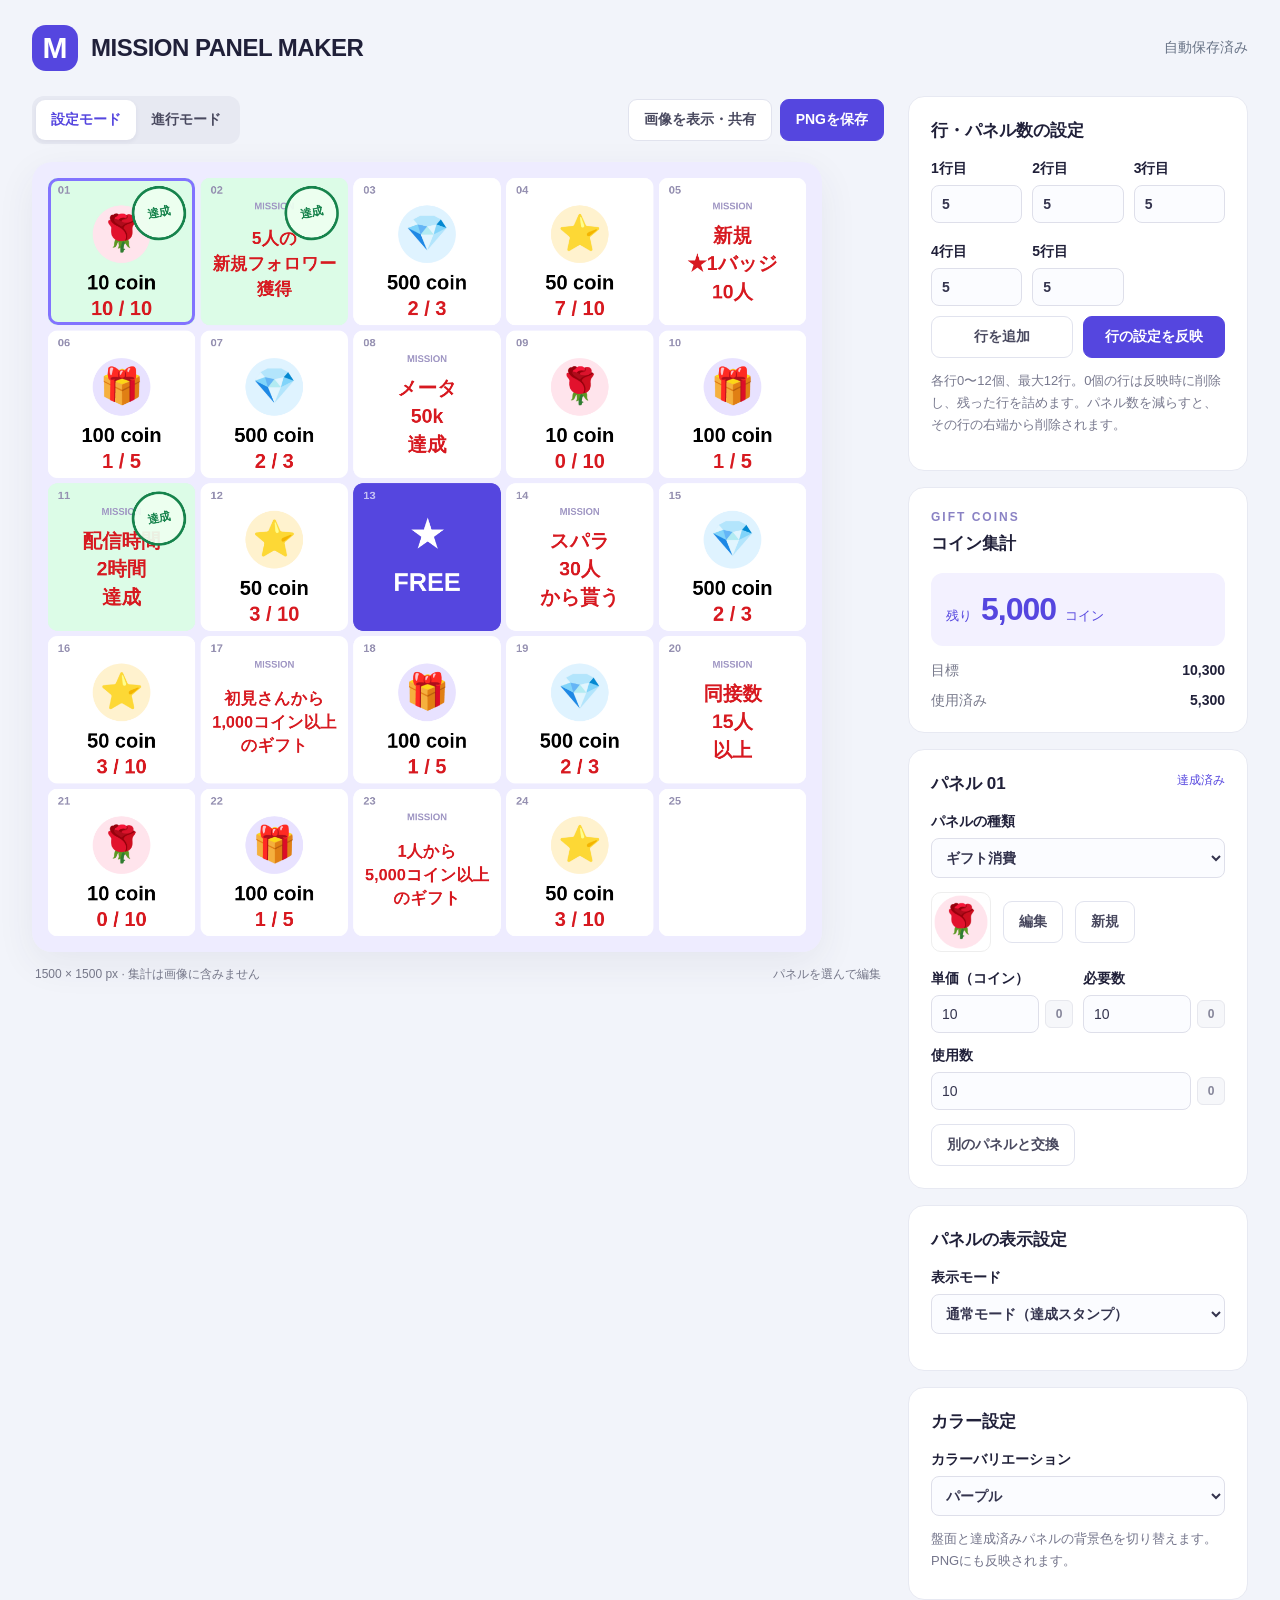
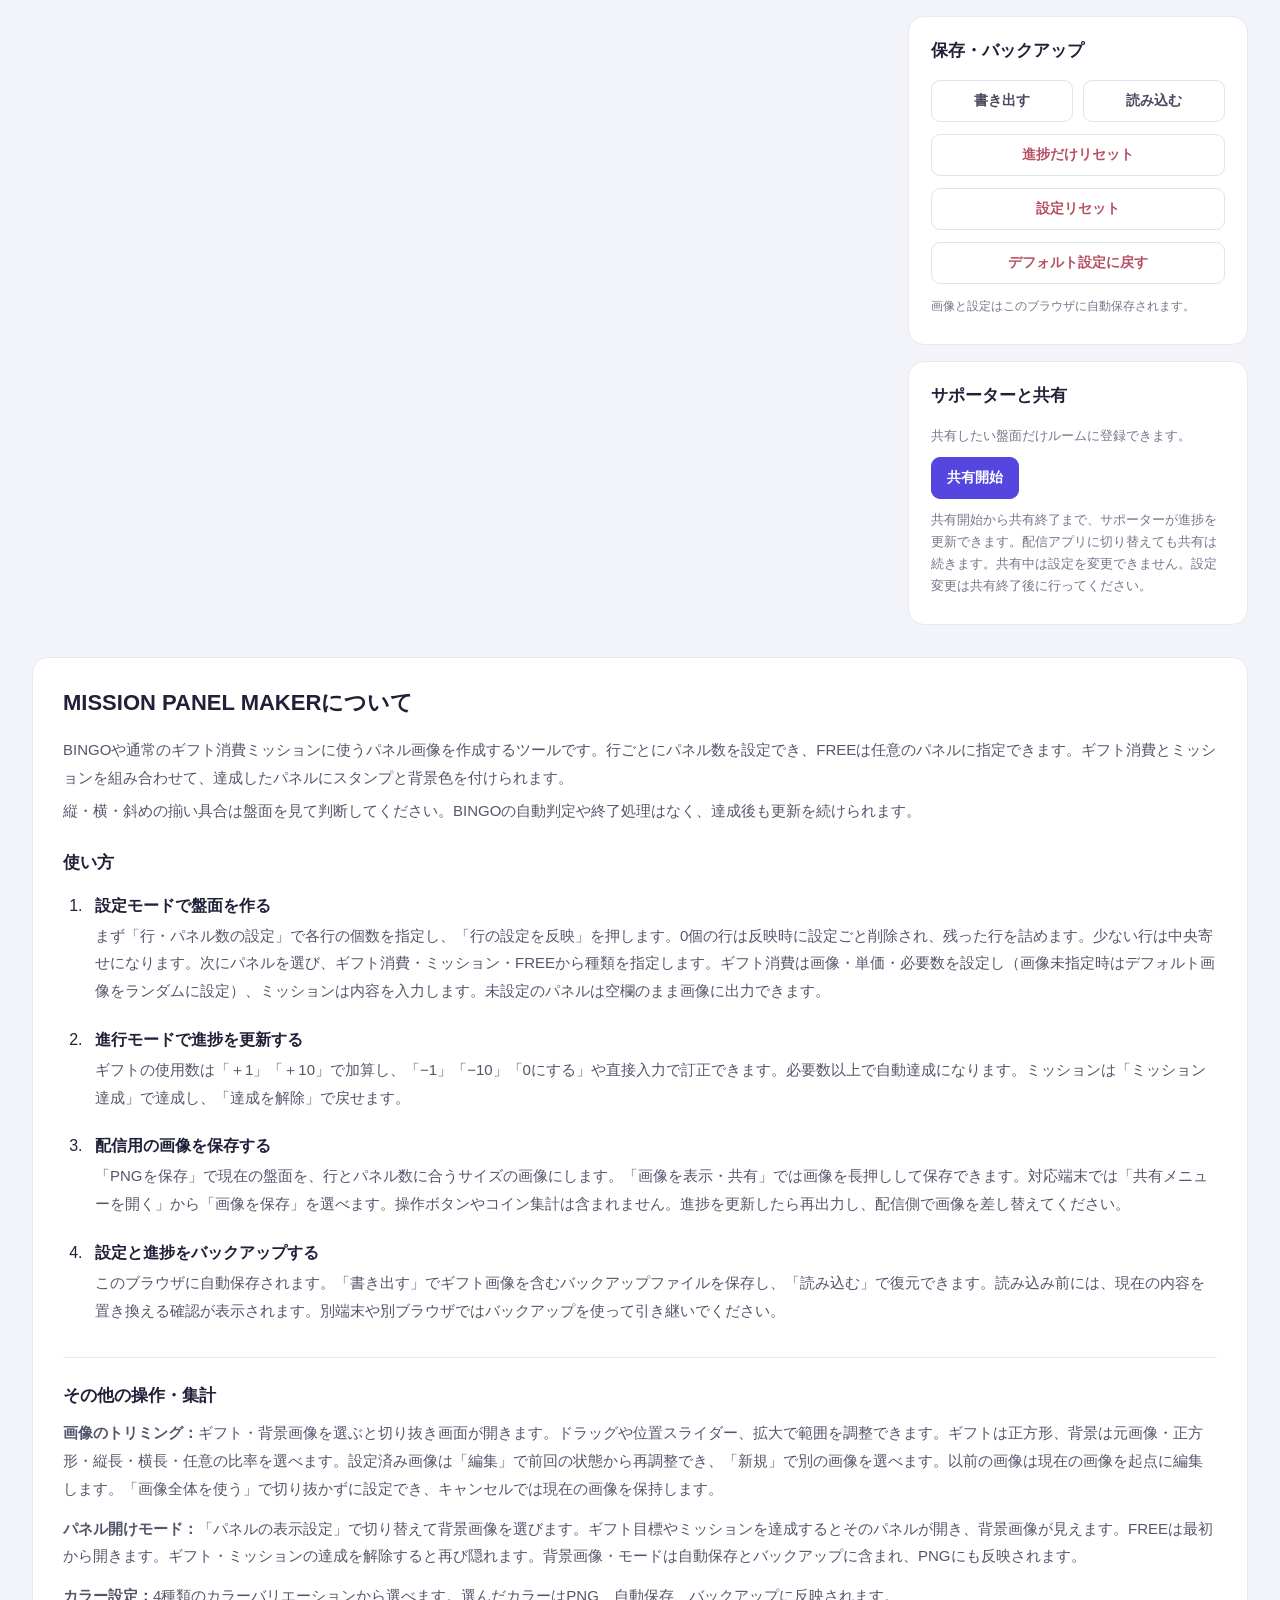
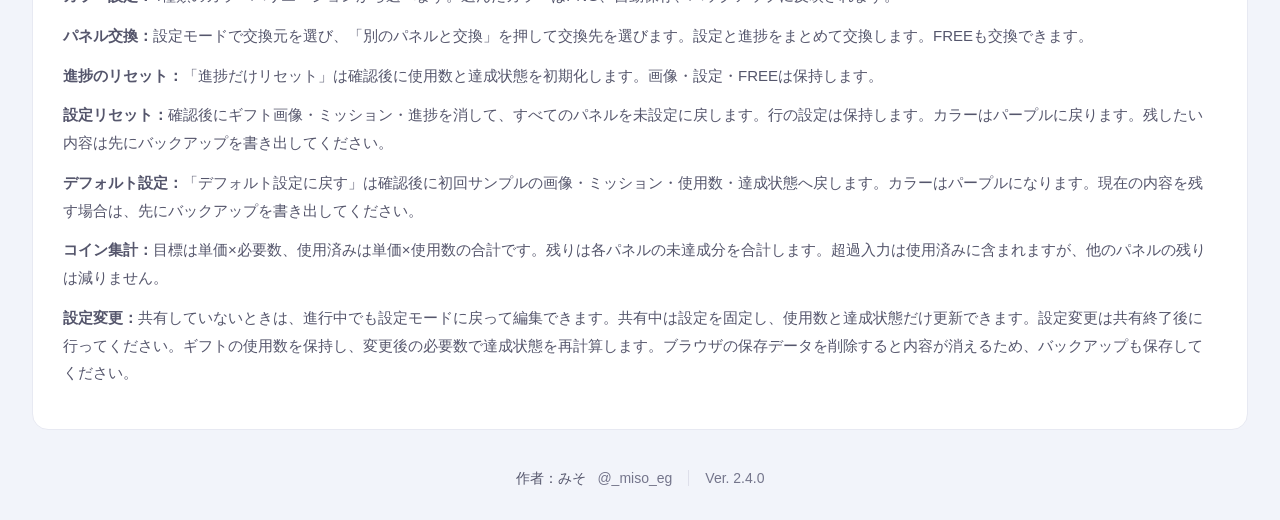
==== commit 5bf82103: "Use production label for sharing controls" ====
--- a/index.html
+++ b/index.html
@@ -3,7 +3,7 @@
 <body><header><div class="brand"><span class="logo">M</span><div><h1>MISSION PANEL MAKER</h1><p id="supporterBanner" hidden><strong>サポーター用画面</strong><span>ギフト使用数・ミッションの達成を更新できます</span></p></div></div><span id="saveStatus" role="status">読み込み中</span></header>
 <div id="ownerSharingBanner" hidden role="status"><strong><span aria-hidden="true">●</span> サポーターと共有中</strong><span>使用数・達成状態は自動で共有されます。設定変更は共有終了後に行えます。</span></div><main><section class="workspace"><div class="toolbar"><div class="tabs" aria-label="操作モード"><button id="settings" class="active">設定モード</button><button id="progress">進行モード</button></div><div class="export-actions"><button id="showImage">画像を表示・共有</button><button id="export" class="primary">PNGを保存</button></div></div><div class="board-shell"><canvas id="board" width="1500" height="1500" aria-label="5×5のBINGO盤面"></canvas><div id="cells" class="cell-buttons"></div></div><div class="board-footer"><span id="imageSize">集計は画像に含みません</span><span id="selectionLabel">パネルを選んで編集</span></div></section>
 <aside><section id="sharingCard" class="card sharing"><h2>サポーターと共有</h2><p id="sharingStatus" role="status">共有したい盤面だけルームに登録できます。</p><button id="sharingCreate" class="primary">共有開始</button><button id="sharingResume" hidden>前回の共有ルームを開く</button><div id="sharingActive" hidden><p id="sharingRoom"></p><p class="hint">変更の反映には最大10秒程度かかります（10秒ごとに自動更新）。</p><p id="sharingImagesNotice" class="hint" hidden></p><button id="sharingEnd" class="danger" hidden>共有終了</button><section id="sharingAdmin" hidden><h3>共有の管理</h3><label>招待するサポーターの表示名<input id="sharingName" maxlength="30"></label><button id="sharingInvite">招待リンクを発行</button><div id="sharingPeople"></div><details id="sharingRecoveryDetails"><summary>困ったとき：管理用リンク</summary><p class="hint">同じ共有ルームへ管理者として戻るためのリンクです。本人だけで保管してください。画像は復元されません。</p><button id="sharingRecovery">管理用リンクを表示・コピー</button></details></section><details><summary>操作履歴（直近100件）</summary><ol id="sharingHistory"></ol></details></div><p>共有開始から共有終了まで、サポーターが進捗を更新できます。配信アプリに切り替えても共有は続きます。共有中は設定を変更できません。設定変更は共有終了後に行ってください。</p></section><section id="layoutSettings" class="card"><h2>行・パネル数の設定</h2><div id="rowCounts" class="row-counts"></div><div class="two"><button id="addRow">行を追加</button><button id="applyRows" class="primary">行の設定を反映</button></div><p class="hint">各行0〜12個、最大12行。0個の行は反映時に削除し、残った行を詰めます。パネル数を減らすと、その行の右端から削除されます。</p></section><section class="card stats"><div class="eyebrow">GIFT COINS</div><h2>コイン集計</h2><div class="total"><span>残り</span><strong id="remaining">0</strong><span>コイン</span></div><div class="stat-row"><span>目標</span><b id="target">0</b></div><div class="stat-row"><span>使用済み</span><b id="used">0</b></div></section><section class="card editor"><div class="editor-top"><h2 id="editorTitle">パネル 01</h2><span id="achievement" class="badge"></span></div><div id="editor"></div></section><section id="displaySettings" class="card reveal-settings"><h2>パネルの表示設定</h2><label>表示モード<select id="displayMode"><option value="normal">通常モード（達成スタンプ）</option><option value="reveal">パネル開けモード</option></select></label><div id="backgroundSettings" hidden><div class="image-actions"><button id="editBackground">編集</button><button id="newBackground" type="button">新規</button></div><input id="backgroundImage" type="file" accept="image/png,image/jpeg,image/webp,image/gif" hidden><img id="backgroundPreview" alt="背景画像のプレビュー" hidden><button id="removeBackground">背景画像を削除</button><p class="hint">達成したパネルとFREEの部分から背景画像が見えます。背景画像のサイズをそのまま使い、各行を横幅いっぱいに等分します。トリミング・引き伸ばしはしません。パネル間の隙間はなく、未達成パネルには縁取りを表示します。未設定パネル・余白は背景を隠します。</p></div></section><section class="card appearance"><h2>カラー設定</h2><label>カラーバリエーション<select id="theme"><option value="purple">パープル</option><option value="blue">ブルー</option><option value="pink">ピンク</option><option value="orange">オレンジ</option></select></label><p>盤面と達成済みパネルの背景色を切り替えます。PNGにも反映されます。</p></section><section class="card storage"><h2>保存・バックアップ</h2><div class="two"><button id="backup">書き出す</button><button id="restore">読み込む</button></div><button id="importPreviousShared" hidden>以前の共有版の盤面を引き継ぐ</button><input id="backupFile" type="file" accept="application/json,.json" hidden><button id="reset" class="danger">進捗だけリセット</button><button id="resetSettings" class="danger">設定リセット</button><button id="restoreDefaults" class="danger">デフォルト設定に戻す</button><p>画像と設定はこのブラウザに自動保存されます。</p></section></aside></main>
-<section class="guide" aria-labelledby="guideTitle"><div class="card"><h2 id="guideTitle">MISSION PANEL MAKERについて</h2><p>BINGOや通常のギフト消費ミッションに使うパネル画像を作成するツールです。行ごとにパネル数を設定でき、FREEは任意のパネルに指定できます。ギフト消費とミッションを組み合わせて、達成したパネルにスタンプと背景色を付けられます。</p><p>縦・横・斜めの揃い具合は盤面を見て判断してください。BINGOの自動判定や終了処理はなく、達成後も更新を続けられます。</p><h3>使い方</h3><ol><li><strong>設定モードで盤面を作る</strong><p>まず「行・パネル数の設定」で各行の個数を指定し、「行の設定を反映」を押します。0個の行は反映時に設定ごと削除され、残った行を詰めます。少ない行は中央寄せになります。次にパネルを選び、ギフト消費・ミッション・FREEから種類を指定します。ギフト消費は画像・単価・必要数を設定し（画像未指定時はデフォルト画像をランダムに設定）、ミッションは内容を入力します。未設定のパネルは空欄のまま画像に出力できます。</p></li><li><strong>進行モードで進捗を更新する</strong><p>ギフトの使用数は「＋1」「＋10」で加算し、「−1」「−10」「0にする」や直接入力で訂正できます。必要数以上で自動達成になります。ミッションは「ミッション達成」で達成し、「達成を解除」で戻せます。</p></li><li><strong>配信用の画像を保存する</strong><p>「PNGを保存」で現在の盤面を、行とパネル数に合うサイズの画像にします。「画像を表示・共有」では画像を長押しして保存できます。対応端末では「共有メニューを開く」から「画像を保存」を選べます。操作ボタンやコイン集計は含まれません。進捗を更新したら再出力し、配信側で画像を差し替えてください。</p></li><li><strong>設定と進捗をバックアップする</strong><p>このブラウザに自動保存されます。「書き出す」でギフト画像を含むバックアップファイルを保存し、「読み込む」で復元できます。読み込み前には、現在の内容を置き換える確認が表示されます。別端末や別ブラウザではバックアップを使って引き継いでください。</p></li></ol><div class="guide-notes"><h3>その他の操作・集計</h3><p><strong>画像のトリミング：</strong>ギフト・背景画像を選ぶと切り抜き画面が開きます。ドラッグや位置スライダー、拡大で範囲を調整できます。ギフトは正方形、背景は元画像・正方形・縦長・横長・任意の比率を選べます。設定済み画像は「編集」で前回の状態から再調整でき、「新規」で別の画像を選べます。以前の画像は現在の画像を起点に編集します。「画像全体を使う」で切り抜かずに設定でき、キャンセルでは現在の画像を保持します。</p><p><strong>パネル開けモード：</strong>「パネルの表示設定」で切り替えて背景画像を選びます。ギフト目標やミッションを達成するとそのパネルが開き、背景画像が見えます。FREEは最初から開きます。ギフト・ミッションの達成を解除すると再び隠れます。背景画像・モードは自動保存とバックアップに含まれ、PNGにも反映されます。</p><p><strong>カラー設定：</strong>4種類のカラーバリエーションから選べます。選んだカラーはPNG、自動保存、バックアップに反映されます。</p><p><strong>パネル交換：</strong>設定モードで交換元を選び、「別のパネルと交換」を押して交換先を選びます。設定と進捗をまとめて交換します。FREEも交換できます。</p><p><strong>進捗のリセット：</strong>「進捗だけリセット」は確認後に使用数と達成状態を初期化します。画像・設定・FREEは保持します。</p><p><strong>設定リセット：</strong>確認後にギフト画像・ミッション・進捗を消して、すべてのパネルを未設定に戻します。行の設定は保持します。カラーはパープルに戻ります。残したい内容は先にバックアップを書き出してください。</p><p><strong>デフォルト設定：</strong>「デフォルト設定に戻す」は確認後に初回サンプルの画像・ミッション・使用数・達成状態へ戻します。カラーはパープルになります。現在の内容を残す場合は、先にバックアップを書き出してください。</p><p><strong>コイン集計：</strong>目標は単価×必要数、使用済みは単価×使用数の合計です。残りは各パネルの未達成分を合計します。超過入力は使用済みに含まれますが、他のパネルの残りは減りません。</p><p><strong>設定変更：</strong>共有していないときは、進行中でも設定モードに戻って編集できます。共有中は設定を固定し、使用数と達成状態だけ更新できます。設定変更は共有終了後に行ってください。ギフトの使用数を保持し、変更後の必要数で達成状態を再計算します。ブラウザの保存データを削除すると内容が消えるため、バックアップも保存してください。</p></div></div></section><footer class="author">作者：みそ <span>@_miso_eg</span><span class="version">Ver. 2.4.0</span></footer><dialog id="imageDialog" aria-labelledby="imageDialogTitle"><h2 id="imageDialogTitle">画像を保存・共有</h2><p id="imageHelp">画像を長押しして保存できます。iPhoneでは共有メニューの「画像を保存」も利用できます。</p><img id="exportPreview" alt="保存用のBINGO盤面"><div class="dialog-actions"><button id="closeImage">閉じる</button><button id="shareImage" class="primary">共有メニューを開く</button></div></dialog><dialog id="sharingEndDialog" aria-labelledby="sharingEndTitle"><h2 id="sharingEndTitle">共有を終了しますか？</h2><p>最新の盤面をこの端末に保存して、サポーターとの共有を終了します。</p><p>サーバー上の設定・進捗・共有用ギフト画像・履歴は削除します。端末の元画像は保持します。</p><div class="dialog-actions"><button id="sharingEndCancel">キャンセル</button><button id="sharingEndConfirm" class="primary">共有を終了する</button></div></dialog><dialog id="sharingSettingsDialog" aria-labelledby="sharingSettingsTitle"><h2 id="sharingSettingsTitle">共有中は設定を変更できません</h2><p>設定を変更するには、先に「共有終了」を押してください。</p><p>使用数・達成状態は、このまま進行モードで更新できます。</p><div class="dialog-actions"><button id="sharingSettingsClose" class="primary">閉じる</button></div></dialog><dialog id="sharedConfirm"><h2 id="sharedConfirmTitle">共有ルームを作成</h2><p id="sharedCapacity"></p><p>ギフト画像は縮小して共有します。背景画像と元の画像は端末内に保持します。</p><img id="sharedPreview" alt="軽量化した共有用画像"><div class="dialog-actions"><button id="sharedCancel">キャンセル</button><button id="sharedStart" class="primary">確認して共有</button></div></dialog><dialog id="sharedLinkDialog"><h2 id="sharedLinkTitle"></h2><p>管理・復旧用リンクは本人だけが保管してください。リンクを知る人はその権限で操作できます。</p><textarea id="sharedLink" readonly aria-label="共有リンク"></textarea><div class="dialog-actions"><button id="sharedLinkClose">閉じる</button><button id="sharedLinkCopy">コピー</button></div></dialog><dialog id="cropDialog" aria-labelledby="cropTitle"><h2 id="cropTitle">画像をトリミング</h2><p>画像をドラッグして位置を調整できます。拡大すると切り抜く範囲が小さくなります。</p><div id="cropRatioSettings"><label>切り抜きの縦横比<select id="cropRatio"><option value="original">元画像の比率</option><option value="1">正方形（1:1）</option><option value="0.5625">縦長（9:16）</option><option value="1.7777777777777777">横長（16:9）</option><option value="custom">任意の比率</option></select></label><div id="cropCustom" class="two" hidden><label>横の比率<input id="cropRatioWidth" type="number" min="1" max="8192"></label><label>縦の比率<input id="cropRatioHeight" type="number" min="1" max="8192"></label></div></div><div class="crop-stage"><canvas id="cropCanvas" aria-label="トリミング後のプレビュー"></canvas></div><div id="cropSize" class="hint"></div><label>拡大<input id="cropZoom" type="range" min="1" max="5" step="0.01"></label><div class="two"><label>横位置<input id="cropX" type="range" min="0" max="100"></label><label>縦位置<input id="cropY" type="range" min="0" max="100"></label></div><div class="dialog-actions"><button id="cropCancel">キャンセル</button><button id="cropWhole">画像全体を使う</button><button id="cropApply" class="primary">トリミングして決定</button></div></dialog><dialog id="confirm"><h2 id="confirmTitle"></h2><p id="confirmText"></p><div class="dialog-actions"><button id="cancel">キャンセル</button><button id="accept" class="primary">実行する</button></div></dialog><div id="toast" role="status"></div><script src="config.js?v=2.4.0-756f287501"></script><script src="app.js?v=2.4.0-87092c50e9"></script><script src="sharing.js?v=2.4.0-10ee1d13ec"></script></body></html>
+<section class="guide" aria-labelledby="guideTitle"><div class="card"><h2 id="guideTitle">MISSION PANEL MAKERについて</h2><p>BINGOや通常のギフト消費ミッションに使うパネル画像を作成するツールです。行ごとにパネル数を設定でき、FREEは任意のパネルに指定できます。ギフト消費とミッションを組み合わせて、達成したパネルにスタンプと背景色を付けられます。</p><p>縦・横・斜めの揃い具合は盤面を見て判断してください。BINGOの自動判定や終了処理はなく、達成後も更新を続けられます。</p><h3>使い方</h3><ol><li><strong>設定モードで盤面を作る</strong><p>まず「行・パネル数の設定」で各行の個数を指定し、「行の設定を反映」を押します。0個の行は反映時に設定ごと削除され、残った行を詰めます。少ない行は中央寄せになります。次にパネルを選び、ギフト消費・ミッション・FREEから種類を指定します。ギフト消費は画像・単価・必要数を設定し（画像未指定時はデフォルト画像をランダムに設定）、ミッションは内容を入力します。未設定のパネルは空欄のまま画像に出力できます。</p></li><li><strong>進行モードで進捗を更新する</strong><p>ギフトの使用数は「＋1」「＋10」で加算し、「−1」「−10」「0にする」や直接入力で訂正できます。必要数以上で自動達成になります。ミッションは「ミッション達成」で達成し、「達成を解除」で戻せます。</p></li><li><strong>配信用の画像を保存する</strong><p>「PNGを保存」で現在の盤面を、行とパネル数に合うサイズの画像にします。「画像を表示・共有」では画像を長押しして保存できます。対応端末では「共有メニューを開く」から「画像を保存」を選べます。操作ボタンやコイン集計は含まれません。進捗を更新したら再出力し、配信側で画像を差し替えてください。</p></li><li><strong>設定と進捗をバックアップする</strong><p>このブラウザに自動保存されます。「書き出す」でギフト画像を含むバックアップファイルを保存し、「読み込む」で復元できます。読み込み前には、現在の内容を置き換える確認が表示されます。別端末や別ブラウザではバックアップを使って引き継いでください。</p></li></ol><div class="guide-notes"><h3>その他の操作・集計</h3><p><strong>画像のトリミング：</strong>ギフト・背景画像を選ぶと切り抜き画面が開きます。ドラッグや位置スライダー、拡大で範囲を調整できます。ギフトは正方形、背景は元画像・正方形・縦長・横長・任意の比率を選べます。設定済み画像は「編集」で前回の状態から再調整でき、「新規」で別の画像を選べます。以前の画像は現在の画像を起点に編集します。「画像全体を使う」で切り抜かずに設定でき、キャンセルでは現在の画像を保持します。</p><p><strong>パネル開けモード：</strong>「パネルの表示設定」で切り替えて背景画像を選びます。ギフト目標やミッションを達成するとそのパネルが開き、背景画像が見えます。FREEは最初から開きます。ギフト・ミッションの達成を解除すると再び隠れます。背景画像・モードは自動保存とバックアップに含まれ、PNGにも反映されます。</p><p><strong>カラー設定：</strong>4種類のカラーバリエーションから選べます。選んだカラーはPNG、自動保存、バックアップに反映されます。</p><p><strong>パネル交換：</strong>設定モードで交換元を選び、「別のパネルと交換」を押して交換先を選びます。設定と進捗をまとめて交換します。FREEも交換できます。</p><p><strong>進捗のリセット：</strong>「進捗だけリセット」は確認後に使用数と達成状態を初期化します。画像・設定・FREEは保持します。</p><p><strong>設定リセット：</strong>確認後にギフト画像・ミッション・進捗を消して、すべてのパネルを未設定に戻します。行の設定は保持します。カラーはパープルに戻ります。残したい内容は先にバックアップを書き出してください。</p><p><strong>デフォルト設定：</strong>「デフォルト設定に戻す」は確認後に初回サンプルの画像・ミッション・使用数・達成状態へ戻します。カラーはパープルになります。現在の内容を残す場合は、先にバックアップを書き出してください。</p><p><strong>コイン集計：</strong>目標は単価×必要数、使用済みは単価×使用数の合計です。残りは各パネルの未達成分を合計します。超過入力は使用済みに含まれますが、他のパネルの残りは減りません。</p><p><strong>設定変更：</strong>共有していないときは、進行中でも設定モードに戻って編集できます。共有中は設定を固定し、使用数と達成状態だけ更新できます。設定変更は共有終了後に行ってください。ギフトの使用数を保持し、変更後の必要数で達成状態を再計算します。ブラウザの保存データを削除すると内容が消えるため、バックアップも保存してください。</p></div></div></section><footer class="author">作者：みそ <span>@_miso_eg</span><span class="version">Ver. 2.4.0</span></footer><dialog id="imageDialog" aria-labelledby="imageDialogTitle"><h2 id="imageDialogTitle">画像を保存・共有</h2><p id="imageHelp">画像を長押しして保存できます。iPhoneでは共有メニューの「画像を保存」も利用できます。</p><img id="exportPreview" alt="保存用のBINGO盤面"><div class="dialog-actions"><button id="closeImage">閉じる</button><button id="shareImage" class="primary">共有メニューを開く</button></div></dialog><dialog id="sharingEndDialog" aria-labelledby="sharingEndTitle"><h2 id="sharingEndTitle">共有を終了しますか？</h2><p>最新の盤面をこの端末に保存して、サポーターとの共有を終了します。</p><p>サーバー上の設定・進捗・共有用ギフト画像・履歴は削除します。端末の元画像は保持します。</p><div class="dialog-actions"><button id="sharingEndCancel">キャンセル</button><button id="sharingEndConfirm" class="primary">共有を終了する</button></div></dialog><dialog id="sharingSettingsDialog" aria-labelledby="sharingSettingsTitle"><h2 id="sharingSettingsTitle">共有中は設定を変更できません</h2><p>設定を変更するには、先に「共有終了」を押してください。</p><p>使用数・達成状態は、このまま進行モードで更新できます。</p><div class="dialog-actions"><button id="sharingSettingsClose" class="primary">閉じる</button></div></dialog><dialog id="sharedConfirm"><h2 id="sharedConfirmTitle">共有ルームを作成</h2><p id="sharedCapacity"></p><p>ギフト画像は縮小して共有します。背景画像と元の画像は端末内に保持します。</p><img id="sharedPreview" alt="軽量化した共有用画像"><div class="dialog-actions"><button id="sharedCancel">キャンセル</button><button id="sharedStart" class="primary">確認して共有</button></div></dialog><dialog id="sharedLinkDialog"><h2 id="sharedLinkTitle"></h2><p>管理・復旧用リンクは本人だけが保管してください。リンクを知る人はその権限で操作できます。</p><textarea id="sharedLink" readonly aria-label="共有リンク"></textarea><div class="dialog-actions"><button id="sharedLinkClose">閉じる</button><button id="sharedLinkCopy">コピー</button></div></dialog><dialog id="cropDialog" aria-labelledby="cropTitle"><h2 id="cropTitle">画像をトリミング</h2><p>画像をドラッグして位置を調整できます。拡大すると切り抜く範囲が小さくなります。</p><div id="cropRatioSettings"><label>切り抜きの縦横比<select id="cropRatio"><option value="original">元画像の比率</option><option value="1">正方形（1:1）</option><option value="0.5625">縦長（9:16）</option><option value="1.7777777777777777">横長（16:9）</option><option value="custom">任意の比率</option></select></label><div id="cropCustom" class="two" hidden><label>横の比率<input id="cropRatioWidth" type="number" min="1" max="8192"></label><label>縦の比率<input id="cropRatioHeight" type="number" min="1" max="8192"></label></div></div><div class="crop-stage"><canvas id="cropCanvas" aria-label="トリミング後のプレビュー"></canvas></div><div id="cropSize" class="hint"></div><label>拡大<input id="cropZoom" type="range" min="1" max="5" step="0.01"></label><div class="two"><label>横位置<input id="cropX" type="range" min="0" max="100"></label><label>縦位置<input id="cropY" type="range" min="0" max="100"></label></div><div class="dialog-actions"><button id="cropCancel">キャンセル</button><button id="cropWhole">画像全体を使う</button><button id="cropApply" class="primary">トリミングして決定</button></div></dialog><dialog id="confirm"><h2 id="confirmTitle"></h2><p id="confirmText"></p><div class="dialog-actions"><button id="cancel">キャンセル</button><button id="accept" class="primary">実行する</button></div></dialog><div id="toast" role="status"></div><script src="config.js?v=2.4.0-756f287501"></script><script src="app.js?v=2.4.0-87092c50e9"></script><script src="sharing.js?v=2.4.0-6867e710f4"></script></body></html>
 
 
 
